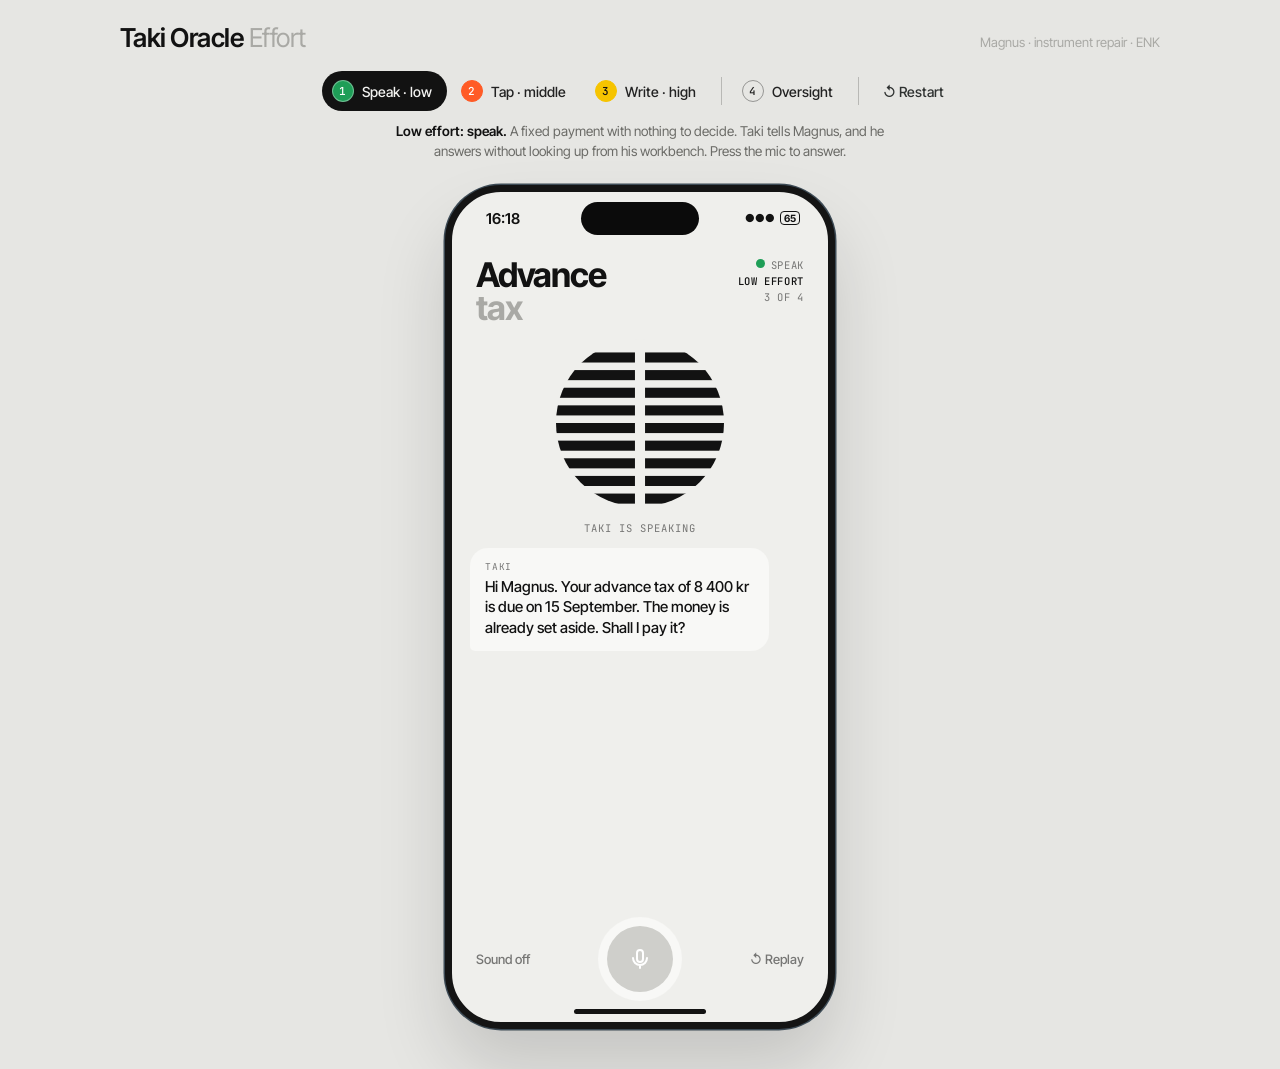
==== Taki_oracle/index.html @ 4157fe50 "change button home" ====
<!doctype html>
<html lang="en">
<head>
<meta charset="utf-8">
<meta name="viewport" content="width=device-width, initial-scale=1">
<title>Taki Oracle – Effort prototype</title>
<link rel="preconnect" href="https://fonts.googleapis.com">
<link href="https://fonts.googleapis.com/css2?family=Inter+Tight:wght@400;500;600;700;800&family=JetBrains+Mono:wght@400;500&display=swap" rel="stylesheet">
<style>
:root{
  --bg:#e6e6e3;        /* page: quiet light grey */
  --screen:#efefec;    /* phone screen */
  --card:#f8f8f6;
  --speak:#1e9e57;     /* strong accents, used sparingly */
  --tap:#ff5b26;
  --write:#f6c400;
  --grey-t:#a9a9a5;    /* grey headline line */
  --ink:#121212;
  --soft:rgba(18,18,18,.55);
  --line:rgba(18,18,18,.14);
  --green:var(--speak);
  --green-d:#62806a;
  --orange:var(--tap);
  --orange-l:#e2b29c;
  --paper:#f8f8f6;
  --paper-d:#e4e4e0;
  --grey:var(--screen);
  --grey-d:#959995;
  --mono:"JetBrains Mono",ui-monospace,monospace;
}
*{box-sizing:border-box;margin:0;padding:0}
html,body{min-height:100%}
body{background:var(--bg);color:var(--ink);font-family:"Inter Tight",Inter,system-ui,-apple-system,sans-serif;-webkit-font-smoothing:antialiased;padding:22px 16px 40px;display:flex;flex-direction:column;align-items:center}
button{font:inherit;color:inherit;border:0;background:none;cursor:pointer}

/* ---------- page header + controls ---------- */
.pagehead{width:100%;max-width:1040px;display:flex;justify-content:space-between;align-items:baseline;gap:16px;flex-wrap:wrap;margin-bottom:18px}
.pagehead .title{font-size:26px;letter-spacing:-.02em;font-weight:400;color:var(--grey-t)}
.pagehead .title b{font-weight:600;color:var(--ink)}
.pagehead .meta{font-size:13px;color:var(--grey-t)}
.control{display:flex;gap:4px;flex-wrap:wrap;justify-content:center;margin-bottom:10px}
.control button{display:flex;align-items:center;gap:8px;padding:9px 15px 9px 10px;border-radius:999px;font-size:14px;font-weight:500;color:#222;transition:background .2s,color .2s}
.control button:hover{background:rgba(0,0,0,.08)}
.control button .n{font-family:var(--mono);font-size:11px;width:22px;height:22px;border-radius:50%;display:grid;place-items:center;border:1px solid rgba(0,0,0,.35)}
.control button.on{background:var(--ink);color:#f3f3f1}
.control button[data-go=speak] .n{background:var(--speak);border-color:var(--speak);color:#fff}
.control button[data-go=tap] .n{background:var(--tap);border-color:var(--tap);color:#fff}
.control button[data-go=write] .n{background:var(--write);border-color:var(--write);color:var(--ink)}
.control button.on .n{border-color:rgba(255,255,255,.35)}
.control .sep{width:1px;background:rgba(0,0,0,.2);margin:6px 6px}
.control .reset{color:#2f3231;padding-left:14px}
.caption{max-width:520px;text-align:center;font-size:13.5px;line-height:1.5;color:#6b6b67;min-height:42px;margin-bottom:22px}
.caption b{font-weight:600;color:var(--ink)}

/* ---------- phone ---------- */
.phone{width:390px;max-width:100%;height:844px;border-radius:56px;border:7px solid #141414;box-shadow:0 0 0 1.5px #3c4a55,0 40px 70px rgba(0,0,0,.14);position:relative;overflow:hidden;background:var(--screen)}
.island{position:absolute;left:50%;top:10px;transform:translateX(-50%);width:118px;height:33px;background:#0b0b0b;border-radius:20px;z-index:6}
.status{height:52px;display:flex;align-items:center;justify-content:space-between;padding:0 28px 0 34px;font-weight:600;font-size:15px;position:relative;z-index:5}
.status .icons{display:flex;gap:5px;align-items:center;font-size:11px}
.bat{border:1.5px solid currentColor;border-radius:4px;padding:0 3px;font-size:10px;font-weight:700}
.home{position:absolute;bottom:8px;left:50%;transform:translateX(-50%);width:132px;height:5px;border-radius:3px;background:var(--ink);z-index:10}
.screen{position:absolute;inset:52px 0 0 0;display:none;flex-direction:column;overflow:hidden}
.screen.on{display:flex;animation:fade .35s ease}
@keyframes fade{from{opacity:0;transform:translateY(6px)}to{opacity:1;transform:none}}

h1{font-weight:700;font-size:34px;line-height:.98;letter-spacing:-.035em}
h1 .g{color:var(--grey-t)}
.dot{display:inline-block;width:9px;height:9px;border-radius:50%;margin-right:6px;vertical-align:1px}
.eyebrow{font-family:var(--mono);font-size:10.5px;letter-spacing:.08em;text-transform:uppercase;color:var(--soft)}
.head{padding:14px 24px 0;display:flex;justify-content:space-between;align-items:flex-start;gap:12px}
.head .tag{font-family:var(--mono);font-size:10.5px;letter-spacing:.06em;text-transform:uppercase;text-align:right;line-height:1.5;color:var(--soft)}
.head .tag b{color:var(--ink);font-weight:500}

/* symbols */
.sym{display:block}
.sym svg{display:block;width:100%;height:100%}

/* ---------- 1. SPEAK ---------- */
.orbwrap{display:flex;flex-direction:column;align-items:center;padding:14px 0 4px}
.orb{width:168px;height:168px;transition:transform .3s}
.orb.talk .stripe{animation:wave 1.1s ease-in-out infinite}
.orb.listen{animation:pulse 1s ease-in-out infinite}
@keyframes wave{50%{transform:scaleX(.72)}}
@keyframes pulse{50%{transform:scale(.94)}}
.stripe{transform-box:fill-box;transform-origin:center}
.orbstate{font-family:var(--mono);font-size:10.5px;letter-spacing:.1em;text-transform:uppercase;color:var(--soft);margin-top:14px;height:13px}
.timer{font-family:var(--mono);font-size:12px;color:var(--soft);margin-top:4px}
.transcript{flex:1;padding:10px 18px 0;display:flex;flex-direction:column;gap:8px;overflow:auto}
.bubble{max-width:88%;padding:12px 15px;border-radius:18px;font-size:15px;line-height:1.38;font-weight:500;opacity:0;transform:translateY(6px);transition:all .4s}
.bubble.show{opacity:1;transform:none}
.bubble small{display:block;font-family:var(--mono);font-size:9.5px;letter-spacing:.08em;text-transform:uppercase;margin-bottom:4px;font-weight:400}
.bubble.taki{background:var(--card);border-bottom-left-radius:5px}
.bubble.taki small{color:var(--soft)}
.bubble.me{background:var(--ink);color:#f3f3f1;align-self:flex-end;border-bottom-right-radius:5px}
.bubble.me small{color:rgba(243,243,241,.5)}
.done-card{background:var(--paper);border-radius:18px;padding:12px 14px;display:flex;align-items:center;gap:12px;opacity:0;transition:opacity .4s}
.done-card.show{opacity:1}
.done-card .tick{width:30px;height:30px;border-radius:50%;background:var(--speak);color:#fff;display:grid;place-items:center;font-size:13px;flex:none}
.done-card .a{font-size:14px;font-weight:600}.done-card .b{font-family:var(--mono);font-size:10px;color:var(--soft);margin-top:3px;letter-spacing:.02em}
.speak-foot{padding:12px 22px 30px;display:flex;align-items:center;justify-content:space-between}
.mic{width:66px;height:66px;border-radius:50%;background:var(--speak);color:#fff;box-shadow:0 0 0 9px var(--card);display:grid;place-items:center;transition:transform .15s,opacity .2s}
.mic:active{transform:scale(.95)}
.mic:disabled{background:#cfcfcb;cursor:default}
.ghostbtn{font-size:13px;font-weight:500;color:var(--soft);padding:10px 2px;min-width:76px;text-align:left}
.ghostbtn:last-child{text-align:right}
.ghostbtn.on{color:var(--ink)}

/* ---------- 2. TAP ---------- */
.tap-body{flex:1;overflow:auto;padding:16px 16px 0;display:flex;flex-direction:column;gap:8px}
.tap-body>*{flex:none}
.tile{border-radius:20px;padding:16px}
.tile.light{background:var(--paper)}
.tile.orange{background:var(--orange)}
.row{display:flex;justify-content:space-between;font-size:14px;padding:4px 0;font-weight:500}
.row span:first-child{color:var(--soft);font-weight:400}
.row.total{border-top:1px solid var(--line);margin-top:8px;padding-top:12px}
.row.total span{font-size:22px;font-weight:700;letter-spacing:-.02em;color:var(--ink)}
.flaghead{display:flex;justify-content:space-between;align-items:flex-start;gap:12px}
.flaghead .sym{width:58px;height:58px;flex:none}
.flag-t{font-size:20px;font-weight:700;letter-spacing:-.02em;line-height:1.05}
.flag-p{font-size:13.5px;line-height:1.4;margin-top:8px;color:rgba(18,18,18,.75)}
.amount{font-family:var(--mono);font-size:12px;margin-top:6px}
.seg{display:grid;grid-template-columns:1fr 1fr;gap:6px;margin-top:14px}
.seg button{background:rgba(255,255,255,.28);border-radius:14px;padding:13px;font-weight:600;font-size:14px;transition:all .15s}
.seg button.sel{background:var(--ink);color:#f3f3f1}
.tap-foot{padding:10px 16px 30px}
.primary{width:100%;background:var(--ink);color:#f3f3f1;border-radius:999px;padding:17px;font-size:15px;font-weight:600;display:flex;justify-content:center;gap:10px;transition:opacity .2s}
.primary:disabled{background:#d3d3cf;color:#9a9a96;cursor:default}
.hint{font-family:var(--mono);font-size:10.5px;letter-spacing:.04em;color:var(--soft);text-align:center;margin-bottom:10px;min-height:14px}
.success{position:absolute;inset:0;background:var(--grey);display:none;flex-direction:column;justify-content:center;padding:30px;gap:14px;z-index:4}
.success.on{display:flex;animation:fade .35s}
.success .sym{width:120px;height:120px;margin-bottom:10px}
.success p{color:rgba(18,18,18,.75);font-size:15px;line-height:1.45;max-width:290px}

/* ---------- 3. WRITE ---------- */
.write-body{flex:1;overflow:auto;padding:16px 16px 0;display:flex;flex-direction:column;gap:8px}
.write-body>*{flex:none}
.lookback{background:var(--card);border-radius:20px;padding:16px}

.lookback .v{font-size:34px;font-weight:700;letter-spacing:-.03em;margin:8px 0 2px}
.lookback .d{font-size:13px;color:var(--soft)}
.bars{display:flex;align-items:flex-end;gap:5px;height:48px;margin-top:14px}
.bars div{flex:1;background:#dcdcd8;border-radius:2px}
.bars div.hi{background:var(--ink)}
.bars-l{display:flex;justify-content:space-between;font-family:var(--mono);font-size:9.5px;color:var(--grey-t);margin-top:5px}
.question{font-size:24px;font-weight:700;line-height:1.05;letter-spacing:-.025em;padding:12px 4px 6px}
.question span{color:var(--soft)}
.ta{background:var(--card);border-radius:20px;padding:14px 16px;border:1.5px solid transparent;transition:border-color .2s}
.ta:focus-within{border-color:var(--ink)}
.ta textarea{width:100%;border:0;background:none;resize:none;font:inherit;font-size:15px;font-weight:500;line-height:1.42;color:var(--ink);outline:none;min-height:92px}
.ta textarea::placeholder{color:rgba(18,18,18,.35)}
.ta .meta{display:flex;justify-content:space-between;align-items:center;gap:10px;font-family:var(--mono);font-size:10px;color:var(--soft);letter-spacing:.02em}
.ta .meta button{font-family:"Inter Tight",sans-serif;font-size:13px;font-weight:600;color:var(--ink);white-space:nowrap;text-decoration:underline;text-underline-offset:3px}
.answer{display:none;flex-direction:column;gap:8px}
.answer.on{display:flex;animation:fade .4s}
.suggest{background:var(--write);border-radius:20px;padding:16px;font-size:14.5px;line-height:1.42;font-weight:500}
.suggest .num{font-size:34px;font-weight:700;letter-spacing:-.03em;margin:6px 0 6px}
.diary{display:flex;gap:12px;align-items:center;background:var(--card);border-radius:20px;padding:12px 14px;font-size:13px;line-height:1.4}
.diary .sym{width:38px;height:38px;flex:none}
.write-foot{padding:10px 16px 30px}

/* ---------- 4. OVERSIGHT ---------- */
.ov-body{flex:1;overflow:auto;padding:14px 14px 34px;display:flex;flex-direction:column;gap:8px}
.ov-body>*{flex:none}
.ov-head{padding:0 8px 6px}
.ov-head p{font-size:13.5px;line-height:1.4;margin-top:8px;color:rgba(18,18,18,.7);font-weight:500}
.meter{background:var(--card);border-radius:20px;padding:13px 14px}
.meter .lab{display:flex;justify-content:space-between;margin-bottom:9px}
.meter .lab b{font-family:var(--mono);font-size:11px;font-weight:500}
.meter .bar{display:flex;height:12px;border-radius:6px;overflow:hidden;background:var(--paper-d);gap:2px}
.meter .bar div{transition:width .35s}
.meter .legend{display:flex;gap:14px;font-size:12px;font-weight:500;margin-top:9px;color:var(--soft)}
.meter .legend span{display:flex;align-items:center;gap:5px}
.meter .legend i{width:9px;height:9px;border-radius:50%;display:block}
.zone{border-radius:22px;padding:12px 12px 12px 18px;border:2px solid transparent;position:relative;overflow:hidden;background:var(--card)!important;transition:border-color .15s,transform .15s}
.zone.speak{background:var(--green)}
.zone.tap{background:var(--orange)}
.zone.write{background:var(--paper)}
.zone::before{content:'';position:absolute;left:0;top:0;bottom:0;width:7px}
.zone.speak::before{background:var(--speak)}.zone.tap::before{background:var(--tap)}.zone.write::before{background:var(--write)}
.zone.over{border-color:var(--ink);transform:scale(1.012)}
.zh{display:flex;align-items:center;gap:10px;margin-bottom:10px;padding:2px 2px 0}
.zh .sym{width:34px;height:34px;flex:none}
.zh .zt{flex:1}
.zh .zt b{display:block;font-size:17px;font-weight:700;letter-spacing:-.02em;line-height:1.05}
.zh .zt span{font-size:12px;color:var(--soft);font-weight:500}
.zh .count{font-family:var(--mono);font-size:10.5px;color:rgba(18,18,18,.6)}
.list{display:flex;flex-direction:column;gap:5px;min-height:20px}
.empty{font-family:var(--mono);font-size:10.5px;color:rgba(18,18,18,.55);text-align:center;padding:14px;border:1.5px dashed rgba(18,18,18,.25);border-radius:14px}
.task{background:var(--screen);border-radius:14px;padding:10px 12px;display:flex;align-items:center;gap:10px;cursor:grab;touch-action:none;user-select:none}

.task .grip{width:10px;height:16px;flex:none;background:radial-gradient(circle,rgba(18,18,18,.4) 1.2px,transparent 1.4px) 0 0/5px 5px}
.task .tt{flex:1;min-width:0}
.task .tn{font-size:13.5px;font-weight:600;line-height:1.25;letter-spacing:-.005em}
.task .td{font-family:var(--mono);font-size:9.5px;color:rgba(18,18,18,.55);margin-top:3px;letter-spacing:.02em}
.task .td b{color:var(--ink);font-weight:500}
.task .ok{font-family:var(--mono);font-size:9.5px;letter-spacing:.04em;text-transform:uppercase;flex:none;color:rgba(18,18,18,.6)}
.task.dragging{opacity:.25}
.drag-ghost{position:fixed;pointer-events:none;z-index:999;box-shadow:0 16px 36px rgba(0,0,0,.18);transform:rotate(-1.5deg);background:#fff!important}
.toast{position:absolute;left:14px;right:14px;bottom:26px;background:var(--ink);color:#f3f3f1;border-radius:18px;padding:13px 15px;font-size:13.5px;font-weight:500;line-height:1.35;opacity:0;transform:translateY(10px);transition:all .3s;pointer-events:none;z-index:20}
.toast.on{opacity:1;transform:none}

@media (max-width:440px){
  body{padding:12px 0 20px}
  .pagehead{padding:0 16px}
  .phone{border-radius:0;border-width:0;height:calc(100vh - 170px);min-height:680px}
}
</style>
</head>
<body>

<header class="pagehead">
  <div class="title"><b>Taki Oracle</b> Effort</div>
  <div class="meta">Magnus · instrument repair · ENK</div>
</header>

<nav class="control" aria-label="Prototype controls">
  <button data-go="speak" class="on"><span class="n">1</span>Speak · low</button>
  <button data-go="tap"><span class="n">2</span>Tap · middle</button>
  <button data-go="write"><span class="n">3</span>Write · high</button>
  <span class="sep"></span>
  <button data-go="oversight"><span class="n">4</span>Oversight</button>
  <span class="sep"></span>
  <button class="reset" id="restart" title="Restart this scenario (R)">↺ Restart</button>
</nav>
<p class="caption" id="caption"></p>

<div class="phone" id="phone">
  <div class="island"></div>
  <div class="status"><span>16:18</span><span class="icons">●●● <span class="bat">65</span></span></div>

  <!-- ============ 1. SPEAK ============ -->
  <section class="screen on" id="speak">
    <div class="head">
      <h1>Advance<br><span class="g">tax</span></h1>
      <div class="tag"><span class="dot" style="background:var(--speak)"></span>Speak<br><b>Low effort</b><br>3 of 4</div>
    </div>
    <div class="orbwrap">
      <div class="orb sym" id="orb" data-sym="speak"></div>
      <div class="orbstate" id="orbstate">Taki</div>
    </div>
    <div class="transcript" id="transcript">
      <div class="bubble taki" id="b1"><small>Taki</small>Hi Magnus. Your advance tax of 8 400 kr is due on 15 September. The money is already set aside. Shall I pay it?</div>
      <div class="bubble me" id="b2"><small>Magnus · while repairing a violin</small>Yes, go ahead.</div>
      <div class="bubble taki" id="b3"><small>Taki</small>Done. That's 3 of 4 this year. I'll remind you before the last one in December.</div>
      <div class="done-card" id="b4"><div class="tick">✓</div><div><div class="a">Advance tax paid · 8 400 kr</div><div class="b">15 SEP · TAX ACCOUNT · SKATTEETATEN</div></div></div>
    </div>
    <div class="speak-foot">
      <button class="ghostbtn" id="soundbtn">Sound off</button>
      <button class="mic" id="mic" aria-label="Answer by voice" disabled>
        <svg width="24" height="24" viewBox="0 0 24 24" fill="none" stroke="currentColor" stroke-width="2" stroke-linecap="round"><rect x="9" y="3" width="6" height="12" rx="3"/><path d="M5 11a7 7 0 0 0 14 0M12 18v3"/></svg>
      </button>
      <button class="ghostbtn" id="speakreplay">↺ Replay</button>
    </div>
  </section>

  <!-- ============ 2. TAP ============ -->
  <section class="screen" id="tap">
    <div class="head">
      <h1>VAT<br><span class="g">return</span></h1>
      <div class="tag"><span class="dot" style="background:var(--tap)"></span>Tap<br><b>Middle effort</b><br>Due today</div>
    </div>
    <div class="tap-body">
      <p class="eyebrow" style="padding:0 8px 4px">July–August · prepared by Taki</p>
      <div class="tile light">
        <div class="row"><span>VAT on your sales</span><span>11 650 kr</span></div>
        <div class="row"><span>VAT on your purchases</span><span>− 5 400 kr</span></div>
        <div class="row"><span>Receipts checked by Taki</span><span>23 of 24</span></div>
        <div class="row total"><span>To pay</span><span id="vattotal">6 250 kr</span></div>
      </div>
      <div class="tile orange">
        <div class="flaghead">
          <div>
            <div class="eyebrow" style="color:rgba(18,18,18,.6)">1 needs you</div>
            <div class="flag-t" style="margin-top:6px">Musikkhuset<br>Bergen</div>
            <div class="amount">4 800 KR · 3 OCT</div>
          </div>
          <div class="sym" data-sym="tap"></div>
        </div>
        <p class="flag-p">This receipt is larger than usual and includes a gift card. Is it for the business, or private?</p>
        <div class="seg">
          <button data-pick="business">Business</button>
          <button data-pick="private">Private</button>
        </div>
      </div>
    </div>
    <div class="tap-foot">
      <div class="hint" id="taphint">ANSWER THE QUESTION TO APPROVE</div>
      <button class="primary" id="approve" disabled>Approve and pay <span id="approveamt">6 250 kr</span> →</button>
    </div>
    <div class="success" id="tapsuccess">
      <div class="sym" data-sym="tap"></div>
      <h1>Sent to<br><span class="g">Skatteetaten</span></h1>
      <p id="tapsuccesstxt"></p>
    </div>
  </section>

  <!-- ============ 3. WRITE ============ -->
  <section class="screen" id="write">
    <div class="head">
      <h1>Next<br><span class="g">year</span></h1>
      <div class="tag"><span class="dot" style="background:var(--write)"></span>Write<br><b>High effort</b><br>Once a year</div>
    </div>
    <div class="write-body" id="writebody">
      <div class="lookback">
        <div class="eyebrow">Looking back · 2026</div>
        <div class="v">≈ 310 000 kr</div>
        <div class="d">Profit this year. Best month: September.</div>
        <div class="bars">
          <div style="height:38%"></div><div style="height:30%"></div><div style="height:44%"></div><div style="height:52%"></div><div style="height:48%"></div><div style="height:40%"></div><div style="height:22%"></div><div style="height:66%"></div><div class="hi" style="height:100%"></div><div style="height:70%"></div><div style="height:58%"></div><div style="height:62%"></div>
        </div>
        <div class="bars-l"><span>JAN</span><span>JUN</span><span>DEC</span></div>
      </div>
      <p class="question">Looking ahead: what do you expect to earn next year, <span>and why?</span></p>
      <div class="ta" id="tabox">
        <textarea id="ta" placeholder="Write in your own words…"></textarea>
        <div class="meta"><span>FOR YOUR TAX DEDUCTION CARD</span><button id="example">Use example</button></div>
      </div>
      <div class="answer" id="answer">
        <div class="suggest">
          <div class="eyebrow" style="color:rgba(18,18,18,.6)">Taki suggests</div>
          <div class="num">340 000 kr</div>
          A bit higher than this year because of the Kulturskole deal, minus 4 weeks of summer holiday. Your advance tax will be about <b>34 000 kr</b> per payment.
        </div>
        <div class="diary"><div class="sym" data-sym="write"></div><span><b>Saved to your decision diary.</b> Next October, Taki Wrapped shows what you expected, and what really happened.</span></div>
      </div>
    </div>
    <div class="write-foot">
      <button class="primary" id="sendwrite" disabled>Share my thinking →</button>
    </div>
  </section>

  <!-- ============ 4. OVERSIGHT ============ -->
  <section class="screen" id="oversight">
    <div class="ov-body" id="ovbody">
      <div class="ov-head">
        <h1>Over<span class="g">sight</span></h1>
        <p>Everything Taki has done for you this year. Drag a task to choose how you want to be involved next time.</p>
      </div>
      <div class="meter">
        <div class="lab"><span class="eyebrow">Your involvement</span><b id="minutes">≈ 0 min / month</b></div>
        <div class="bar"><div id="m-speak" style="background:var(--green)"></div><div id="m-tap" style="background:var(--orange)"></div><div id="m-write" style="background:var(--ink)"></div></div>
        <div class="legend"><span><i style="background:var(--green)"></i>Speak</span><span><i style="background:var(--orange)"></i>Tap</span><span><i style="background:var(--ink)"></i>Write</span></div>
      </div>
      <div class="zone speak" data-zone="speak">
        <div class="zh"><div class="sym" data-sym="speak"></div><div class="zt"><b>Speak</b><span>Taki tells you. You just say yes.</span></div><span class="count"></span></div>
        <div class="list"></div>
      </div>
      <div class="zone tap" data-zone="tap">
        <div class="zh"><div class="sym" data-sym="tap"></div><div class="zt"><b>Tap</b><span>You look and check before approving.</span></div><span class="count"></span></div>
        <div class="list"></div>
      </div>
      <div class="zone write" data-zone="write">
        <div class="zh"><div class="sym" data-sym="write"></div><div class="zt"><b>Write</b><span>You think it through and explain why.</span></div><span class="count"></span></div>
        <div class="list"></div>
      </div>
    </div>
    <div class="toast" id="toast"></div>
  </section>

  <div class="home"></div>
</div>

<script>
/* ---------------- symbols: stripes = speak, dots = tap, squares = write ---------------- */
function symbol(kind){
  const r = 50, c = `<clipPath id="c${kind}${Math.random().toString(36).slice(2,6)}"><circle cx="50" cy="50" r="${r}"/></clipPath>`;
  const id = c.match(/id="([^"]+)"/)[1];
  let inner = '';
  if(kind==='speak'){
    // speaker grille: horizontal stripes with a vertical gap
    for(let y=8;y<96;y+=10.5) inner += `<rect class="stripe" x="0" y="${y}" width="100" height="6" fill="#121212"/>`;
    inner += `<rect x="47" y="0" width="6" height="100" fill="var(--screen)"/>`;
    return `<svg viewBox="0 0 100 100"><defs>${c}</defs><g clip-path="url(#${id})">${inner}</g></svg>`;
  }
  if(kind==='tap'){
    for(let y=10;y<=90;y+=13.3) for(let x=10;x<=90;x+=13.3){
      if((x-50)**2+(y-50)**2 <= 44**2) inner += `<circle cx="${x}" cy="${y}" r="4.3" fill="#121212"/>`;
    }
    return `<svg viewBox="0 0 100 100">${inner}</svg>`;
  }
  // write: checkered squares inside a circle
  for(let y=4;y<100;y+=12) for(let x=4;x<100;x+=12){
    if((x+4-50)**2+(y+4-50)**2 <= 46**2) inner += `<rect x="${x}" y="${y}" width="7.5" height="7.5" fill="#121212"/>`;
  }
  return `<svg viewBox="0 0 100 100">${inner}</svg>`;
}
function paintSymbols(root=document){ root.querySelectorAll('[data-sym]').forEach(el=>{ el.innerHTML = symbol(el.dataset.sym); }); }
paintSymbols();

/* ---------------- navigation ---------------- */
const BG = {speak:'var(--screen)', tap:'var(--screen)', write:'var(--screen)', oversight:'var(--screen)'};
const captions = {
  speak:'<b>Low effort: speak.</b> A fixed payment with nothing to decide. Taki tells Magnus, and he answers without looking up from his workbench. Press the mic to answer.',
  tap:'<b>Middle effort: tap.</b> Taki prepares the VAT return, but Magnus looks at the screen and checks one unusual receipt before approving.',
  write:'<b>High effort: write.</b> Only Magnus can answer this. He looks back at his year and writes what he expects next year, and why.',
  oversight:'<b>Oversight.</b> Every task Taki has done. Drag a task between Speak, Tap and Write to decide how involved you want to be next time.'
};
const screens = ['speak','tap','write','oversight'];
let current = 'speak';
function go(id){
  current = id;
  document.querySelectorAll('.screen').forEach(s=>s.classList.toggle('on', s.id===id));
  document.querySelectorAll('.control [data-go]').forEach(b=>b.classList.toggle('on', b.dataset.go===id));
  document.getElementById('phone').style.background = BG[id];
  document.getElementById('caption').innerHTML = captions[id];
  try{ history.replaceState(null,'','#'+id) }catch(e){}
  if(id==='speak') startSpeak(); else stopSpeak();
}
document.querySelectorAll('.control [data-go]').forEach(b=>b.addEventListener('click',()=>go(b.dataset.go)));
document.getElementById('restart').addEventListener('click',()=>restart());
document.addEventListener('keydown',e=>{
  if(e.target.tagName==='TEXTAREA') return;
  if(['1','2','3','4'].includes(e.key)) go(screens[+e.key-1]);
  if(e.key==='ArrowRight') go(screens[(screens.indexOf(current)+1)%4]);
  if(e.key==='ArrowLeft') go(screens[(screens.indexOf(current)+3)%4]);
  if(e.key==='r'||e.key==='R') restart();
});
function restart(){
  if(current==='speak') startSpeak();
  if(current==='tap') resetTap();
  if(current==='write') resetWrite();
  if(current==='oversight'){ placeTasks(true); toast('Reset to Taki’s suggestion.'); }
}

/* ---------------- 1. SPEAK ---------------- */
const orb = document.getElementById('orb'), orbstate = document.getElementById('orbstate'), mic = document.getElementById('mic');
let timers = [], soundOn = false;
const say = txt=>{ if(!soundOn||!('speechSynthesis' in window)) return; try{ speechSynthesis.cancel(); const u=new SpeechSynthesisUtterance(txt); u.lang='en-GB'; u.rate=1.02; speechSynthesis.speak(u);}catch(e){} };
function stopSpeak(){ timers.forEach(clearTimeout); timers=[]; try{speechSynthesis.cancel()}catch(e){} }
function setOrb(state,label){ orb.className='orb sym'+(state?' '+state:''); orbstate.textContent=label; }
function startSpeak(){
  stopSpeak();
  ['b1','b2','b3','b4'].forEach(id=>document.getElementById(id).classList.remove('show'));
  mic.disabled = true; setOrb('', 'Taki');
  timers.push(setTimeout(()=>{ setOrb('talk','Taki is speaking'); document.getElementById('b1').classList.add('show'); say("Hi Magnus. Your advance tax of eight thousand four hundred kroner is due on the fifteenth of September. The money is already set aside. Shall I pay it?"); },600));
  timers.push(setTimeout(()=>{ setOrb('', 'Tap the mic to answer'); mic.disabled=false; },4200));
}
mic.addEventListener('click',()=>{
  mic.disabled = true;
  setOrb('listen','Listening…');
  timers.push(setTimeout(()=>{ document.getElementById('b2').classList.add('show'); },700));
  timers.push(setTimeout(()=>{ setOrb('talk','Taki is speaking'); document.getElementById('b3').classList.add('show'); say("Done. That's three of four this year. I'll remind you before the last one in December."); },1700));
  timers.push(setTimeout(()=>{ document.getElementById('b4').classList.add('show'); setOrb('', 'Done · 0 sec screen time'); const t=document.getElementById('transcript'); t.scrollTo({top:t.scrollHeight,behavior:'smooth'}); },4300));
});
document.getElementById('speakreplay').addEventListener('click',startSpeak);
document.getElementById('soundbtn').addEventListener('click',e=>{
  soundOn=!soundOn; e.currentTarget.classList.toggle('on',soundOn);
  e.currentTarget.textContent = soundOn ? 'Sound on' : 'Sound off';
  if(!soundOn) try{speechSynthesis.cancel()}catch(err){}
});

/* ---------------- 2. TAP ---------------- */
document.querySelectorAll('[data-pick]').forEach(b=>b.addEventListener('click',()=>{
  const pick = b.dataset.pick;
  document.querySelectorAll('[data-pick]').forEach(x=>x.classList.toggle('sel',x===b));
  const amt = pick==='business' ? '6 250 kr' : '7 210 kr';
  document.getElementById('vattotal').textContent = amt;
  document.getElementById('approveamt').textContent = amt;
  document.getElementById('taphint').textContent = pick==='business' ? 'COUNTED AS A BUSINESS PURCHASE' : 'REMOVED FROM THE BUSINESS · VAT UPDATED';
  document.getElementById('approve').disabled = false;
}));
document.getElementById('approve').addEventListener('click',()=>{
  const amt = document.getElementById('approveamt').textContent;
  document.getElementById('tapsuccesstxt').innerHTML = `VAT return for July–August submitted and <b>${amt}</b> paid. You checked 1 of 24 receipts. Taki handled the other 23.`;
  document.getElementById('tapsuccess').classList.add('on');
});
function resetTap(){
  document.querySelectorAll('[data-pick]').forEach(x=>x.classList.remove('sel'));
  document.getElementById('vattotal').textContent='6 250 kr'; document.getElementById('approveamt').textContent='6 250 kr';
  document.getElementById('taphint').textContent='ANSWER THE QUESTION TO APPROVE';
  document.getElementById('approve').disabled=true; document.getElementById('tapsuccess').classList.remove('on');
}

/* ---------------- 3. WRITE ---------------- */
const ta = document.getElementById('ta'), sendw = document.getElementById('sendwrite');
let typing;
ta.addEventListener('input',()=>{ sendw.disabled = ta.value.trim().length < 10; });
document.getElementById('example').addEventListener('click',()=>{
  if(ta.readOnly) return;
  const txt = "A bit more than this year. Bergen Kulturskole wants me to take care of all their string instruments from January. But I'm taking 4 weeks off in the summer.";
  clearInterval(typing); ta.value=''; let i=0; sendw.disabled=true;
  typing = setInterval(()=>{ ta.value = txt.slice(0,++i); if(i>=txt.length){ clearInterval(typing); sendw.disabled=false; } },18);
});
sendw.addEventListener('click',()=>{
  if(sendw.dataset.state==='done'){ resetWrite(); return; }
  ta.readOnly = true;
  document.getElementById('tabox').style.opacity='.6';
  document.getElementById('answer').classList.add('on');
  sendw.textContent = 'Saved · write again ↺'; sendw.dataset.state='done';
  setTimeout(()=>{ const wb=document.getElementById('writebody'); wb.scrollTo({top:wb.scrollHeight,behavior:'smooth'}); },60);
});
function resetWrite(){
  clearInterval(typing);
  ta.value=''; ta.readOnly=false; document.getElementById('tabox').style.opacity='';
  document.getElementById('answer').classList.remove('on');
  sendw.textContent='Share my thinking →'; sendw.disabled=true; delete sendw.dataset.state;
  document.getElementById('writebody').scrollTop=0;
}

/* ---------------- 4. OVERSIGHT ---------------- */
// Tasks from Skatteetaten's list for a new sole proprietorship (ENK). "zone" = Taki's suggested effort.
const TASKS = [
  {id:'advtax3', name:'Advance tax paid · 8 400 kr', date:'15 SEP · PAYMENT 3 OF 4', zone:'speak'},
  {id:'advtax2', name:'Advance tax paid · 8 400 kr', date:'15 JUN · PAYMENT 2 OF 4', zone:'speak'},
  {id:'receipts', name:'142 receipts saved for 5 years', date:'ONGOING · BOOKKEEPING', zone:'speak'},
  {id:'setaside', name:'40% of profit set aside for tax', date:'MONTHLY · TAX ACCOUNT', zone:'speak'},
  {id:'mypage', name:'Deadlines checked on My page', date:'WEEKLY · SKATTEETATEN', zone:'speak'},
  {id:'vat4', name:'VAT return Jul–Aug · 6 250 kr', date:'12 OCT · 1 RECEIPT CHECKED', zone:'tap'},
  {id:'vat3', name:'VAT return May–Jun · 5 120 kr', date:'31 AUG', zone:'tap'},
  {id:'invoice', name:'Invoice to Bergen Kulturskole', date:'2 OCT · 12 VIOLIN SETUPS', zone:'tap'},
  {id:'bigpay', name:'14 200 kr paid electronically', date:'18 SEP · OVER 10 000 KR LIMIT', zone:'tap'},
  {id:'profit', name:'Expected profit for 2027 updated', date:'OCT · TAX DEDUCTION CARD', zone:'write'},
  {id:'taxreturn', name:'Tax return 2025 submitted', date:'28 MAY · DEADLINE 31 MAY', zone:'write'},
  {id:'tool', name:'Bending iron bought · 34 000 kr', date:'MAR · DEPRECIATED OVER YEARS', zone:'write'},
  {id:'nav', name:'NAV sickness insurance chosen', date:'FEB · COVER FROM DAY 1', zone:'write'},
];
const COST = {speak:1, tap:4, write:12}; // rough minutes of attention per task per month
const KEY = 'taki-oversight-v1';
let placement = {};
function loadSaved(){ try{ return JSON.parse(localStorage.getItem(KEY)||'null') }catch(e){ return null } }
function save(){ try{ localStorage.setItem(KEY, JSON.stringify(placement)) }catch(e){} }
function placeTasks(reset){
  const saved = reset ? null : loadSaved();
  placement = {}; TASKS.forEach(t=>placement[t.id] = (saved && saved[t.id]) || t.zone);
  if(reset) save();
  render();
}
function render(){
  document.querySelectorAll('.zone .list').forEach(l=>l.innerHTML='');
  TASKS.forEach(t=>{
    const el = document.createElement('div');
    el.className='task'; el.dataset.id=t.id;
    const moved = placement[t.id]!==t.zone;
    el.innerHTML = `<span class="grip"></span><div class="tt"><div class="tn">${t.name}</div><div class="td">${t.date}${moved?' · <b>YOUR CHOICE</b>':''}</div></div><span class="ok">✓ Done</span>`;
    document.querySelector(`.zone[data-zone="${placement[t.id]}"] .list`).appendChild(el);
    attachDrag(el);
  });
  let mins = 0; const n = {speak:0,tap:0,write:0};
  Object.values(placement).forEach(z=>{ n[z]++; mins+=COST[z]; });
  document.querySelectorAll('.zone').forEach(z=>{
    const k=z.dataset.zone; z.querySelector('.count').textContent = n[k];
    if(!n[k]) z.querySelector('.list').innerHTML='<div class="empty">DROP A TASK HERE</div>';
  });
  ['speak','tap','write'].forEach(k=>document.getElementById('m-'+k).style.width=(n[k]/TASKS.length*100)+'%');
  document.getElementById('minutes').textContent = '≈ '+mins+' MIN / MONTH';
}
let toastT;
function toast(msg){ const t=document.getElementById('toast'); t.innerHTML=msg; t.classList.add('on'); clearTimeout(toastT); toastT=setTimeout(()=>t.classList.remove('on'),2600); }
const ZONE_MSG = {
  speak:'Next time, Taki will just <b>tell you</b>.',
  tap:'Next time, Taki will ask you to <b>check it</b>.',
  write:'Next time, Taki will ask you to <b>explain why</b>.'
};

/* pointer-based drag: works with mouse, trackpad and touch */
function attachDrag(el){
  el.addEventListener('pointerdown',e=>{
    if(e.button!==0) return;
    e.preventDefault();
    const rect = el.getBoundingClientRect();
    const offX = e.clientX-rect.left, offY = e.clientY-rect.top, sx=e.clientX, sy=e.clientY;
    const body = document.getElementById('ovbody');
    let ghost=null, overZone=null, started=false, lastY=sy, scrollRAF=null;
    const autoScroll = ()=>{
      const br = body.getBoundingClientRect();
      if(lastY < br.top+70) body.scrollTop -= 7; else if(lastY > br.bottom-70) body.scrollTop += 7;
      scrollRAF = requestAnimationFrame(autoScroll);
    };
    const move = ev=>{
      if(!started){
        if(Math.hypot(ev.clientX-sx, ev.clientY-sy)<4) return;
        started=true;
        ghost = el.cloneNode(true); ghost.classList.add('drag-ghost'); ghost.style.width=rect.width+'px';
        document.body.appendChild(ghost); el.classList.add('dragging');
        scrollRAF = requestAnimationFrame(autoScroll);
      }
      lastY = ev.clientY;
      ghost.style.left=(ev.clientX-offX)+'px'; ghost.style.top=(ev.clientY-offY)+'px';
      const under = document.elementFromPoint(ev.clientX, ev.clientY);
      const z = under && under.closest('.zone');
      if(z!==overZone){ overZone && overZone.classList.remove('over'); overZone=z; z && z.classList.add('over'); }
    };
    const up = ()=>{
      window.removeEventListener('pointermove',move); window.removeEventListener('pointerup',up); window.removeEventListener('pointercancel',up);
      cancelAnimationFrame(scrollRAF);
      if(!started) return;
      ghost.remove(); el.classList.remove('dragging');
      if(overZone){
        overZone.classList.remove('over');
        const to = overZone.dataset.zone, id = el.dataset.id;
        if(placement[id]!==to){ placement[id]=to; save(); render(); toast(ZONE_MSG[to]); }
      }
    };
    window.addEventListener('pointermove',move); window.addEventListener('pointerup',up); window.addEventListener('pointercancel',up);
  });
}

/* ---------------- start ---------------- */
placeTasks(false);
const startAt = (location.hash||'').slice(1);
go(screens.includes(startAt) ? startAt : 'speak');
</script>
</body>
</html>
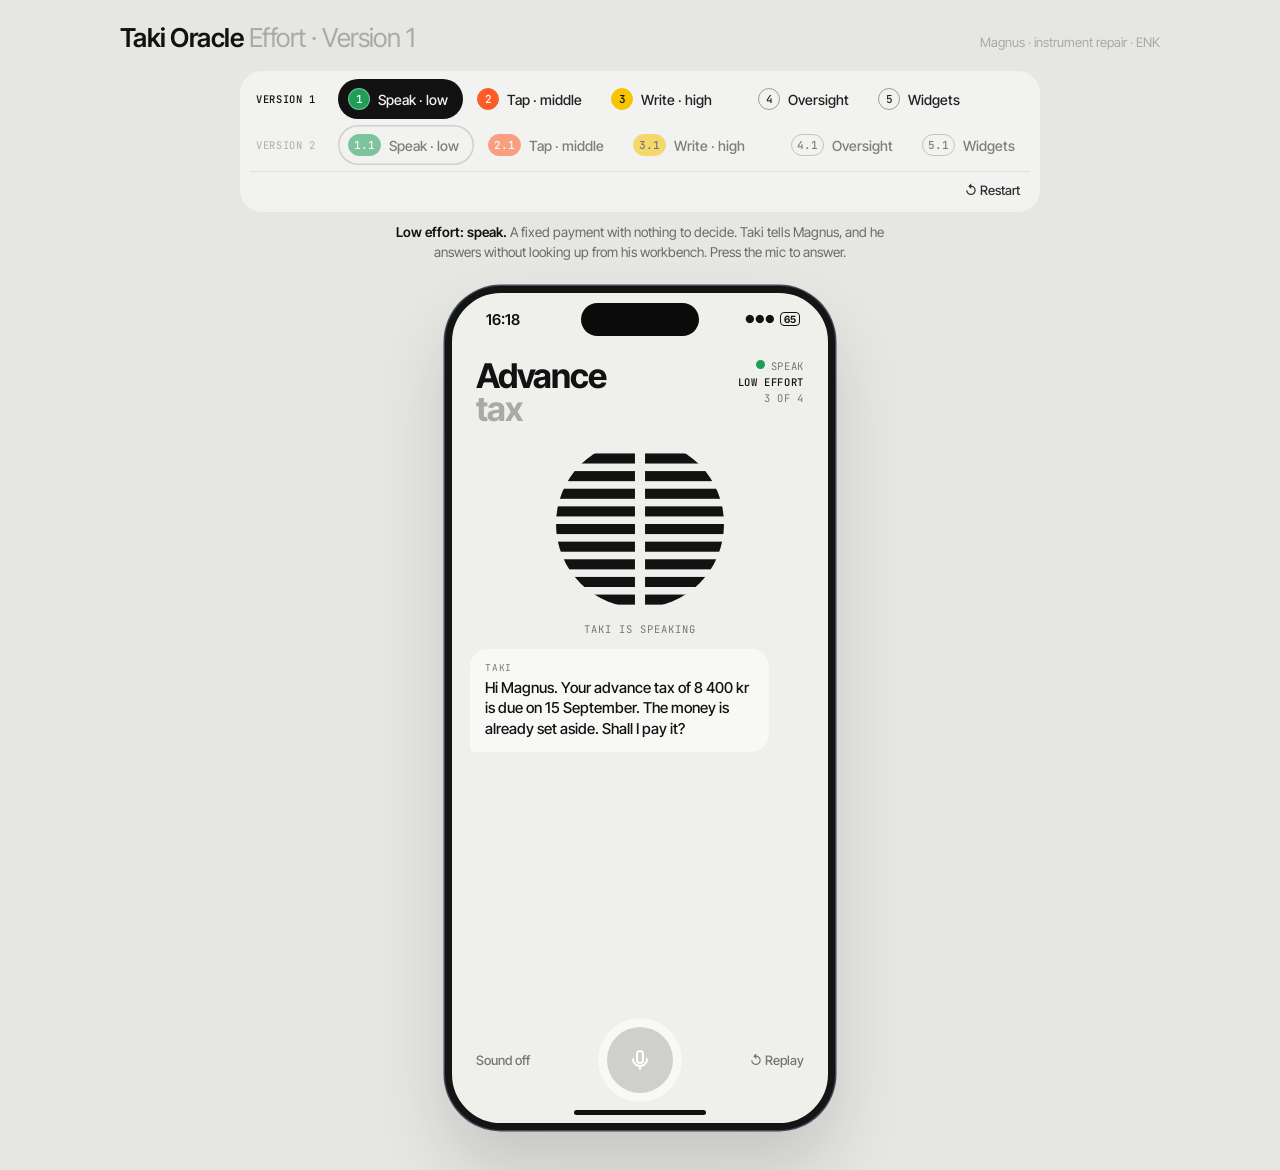
==== commit 5eef7c2c: "change" ====
--- a/Taki_oracle/index.html
+++ b/Taki_oracle/index.html
@@ -52,6 +52,23 @@
 .caption{max-width:520px;text-align:center;font-size:13.5px;line-height:1.5;color:#6b6b67;min-height:42px;margin-bottom:22px}
 .caption b{font-weight:600;color:var(--ink)}
 
+/* ---------- version menu ---------- */
+.control{flex-direction:column;align-items:stretch;gap:6px;background:rgba(255,255,255,.45);border-radius:22px;padding:8px 10px}
+.vrow{display:flex;align-items:center;gap:4px;flex-wrap:wrap;opacity:.55;transition:opacity .2s}
+.vrow.current,.vrow:hover{opacity:1}
+.vname{font-family:var(--mono);font-size:10.5px;letter-spacing:.06em;text-transform:uppercase;color:var(--soft);width:84px;padding-left:6px;flex:none}
+.vrow.current .vname{color:var(--ink);font-weight:500}
+.control a.vlink{display:flex;align-items:center;gap:8px;padding:9px 15px 9px 10px;border-radius:999px;font-size:14px;font-weight:500;color:#222;text-decoration:none;transition:background .2s}
+.control a.vlink:hover{background:rgba(0,0,0,.08)}
+.control .n{min-width:22px;width:auto!important;padding:0 5px;border-radius:999px!important}
+.control a.vlink .n{font-family:var(--mono);font-size:11px;height:22px;display:grid;place-items:center;border:1px solid rgba(0,0,0,.35)}
+.control a.vlink[data-k=speak] .n{background:var(--speak);border-color:var(--speak);color:#fff}
+.control a.vlink[data-k=tap] .n{background:var(--tap);border-color:var(--tap);color:#fff}
+.control a.vlink[data-k=write] .n{background:var(--write);border-color:var(--write);color:var(--ink)}
+.control a.vlink.peer{box-shadow:inset 0 0 0 1.5px rgba(0,0,0,.25)}
+.vtools{display:flex;justify-content:flex-end;border-top:1px solid rgba(0,0,0,.08);padding-top:4px}
+.vtools .reset{font-size:13px;padding:6px 10px;border-radius:999px}
+
 /* ---------- phone ---------- */
 .phone{width:390px;max-width:100%;height:844px;border-radius:56px;border:7px solid #141414;box-shadow:0 0 0 1.5px #3c4a55,0 40px 70px rgba(0,0,0,.14);position:relative;overflow:hidden;background:var(--screen)}
 .island{position:absolute;left:50%;top:10px;transform:translateX(-50%);width:118px;height:33px;background:#0b0b0b;border-radius:20px;z-index:6}
@@ -200,6 +217,64 @@
 .toast{position:absolute;left:14px;right:14px;bottom:26px;background:var(--ink);color:#f3f3f1;border-radius:18px;padding:13px 15px;font-size:13.5px;font-weight:500;line-height:1.35;opacity:0;transform:translateY(10px);transition:all .3s;pointer-events:none;z-index:20}
 .toast.on{opacity:1;transform:none}
 
+
+/* ---------- 5. WIDGETS (home screen) ---------- */
+#widgets{background:var(--screen)}
+#widgets::before,#widgets::after{content:'';position:absolute;border-radius:50%;pointer-events:none}
+#widgets::before{width:520px;height:520px;left:-210px;top:150px;border:44px solid #e5e5e1}
+#widgets::after{width:300px;height:300px;right:-130px;top:-90px;background:#e7e7e3}
+.hs{position:relative;z-index:1;flex:1;padding:12px 22px 0;display:grid;grid-template-columns:156px 156px;column-gap:20px;align-content:start}
+.wg{background:var(--card);border-radius:26px;box-shadow:0 1px 0 rgba(0,0,0,.04),0 10px 24px rgba(0,0,0,.05);position:relative;overflow:hidden;cursor:pointer;transition:transform .15s}
+.wg:active{transform:scale(.98)}
+.wlabel{font-size:11.5px;font-weight:500;text-align:center;color:var(--soft);margin:6px 0 12px}
+.wlabel b{color:var(--ink);font-weight:600}
+.w-s{width:156px;height:156px;padding:14px;display:flex;flex-direction:column}
+.w-m{grid-column:span 2;height:156px;padding:14px;display:flex;gap:12px}
+.w-l{grid-column:span 2;height:300px;padding:16px;display:flex;flex-direction:column}
+.wtop{display:flex;justify-content:space-between;align-items:center}
+.wtop .sym{width:30px;height:30px}
+.wlev{font-family:var(--mono);font-size:9.5px;letter-spacing:.08em;text-transform:uppercase;color:var(--soft);display:flex;align-items:center}
+.wlev .dot{width:7px;height:7px;margin-right:5px}
+/* small: speak */
+.w-s .wt{font-size:17px;font-weight:700;letter-spacing:-.02em;line-height:1.05;margin-top:auto}
+.w-s .wd{font-family:var(--mono);font-size:9.5px;color:var(--soft);margin-top:4px;letter-spacing:.02em}
+.w-s .wact{display:flex;align-items:center;gap:8px;margin-top:10px}
+.wmic{width:34px;height:34px;border-radius:50%;background:var(--speak);color:#fff;display:grid;place-items:center;flex:none}
+.wmic.listen{animation:pulse 1s ease-in-out infinite}
+.w-s .wact span{font-size:12px;font-weight:600}
+/* icons grid */
+.apps{display:grid;grid-template-columns:1fr 1fr;gap:12px 20px;height:156px;align-content:space-between}
+.app{display:flex;flex-direction:column;align-items:center;gap:5px}
+.app i{width:62px;height:62px;border-radius:16px;background:#e2e2de;display:grid;place-items:center;font-style:normal;font-size:20px;color:#8d8d89}
+.app span{font-size:10.5px;color:var(--soft);font-weight:500}
+.app.taki i{background:var(--ink);color:#f3f3f1;font-weight:700;font-size:15px;letter-spacing:-.02em}
+/* medium: tap */
+.w-m .mleft{flex:1;display:flex;flex-direction:column;min-width:0}
+.w-m .mbig{font-size:28px;font-weight:700;letter-spacing:-.03em;margin-top:auto;line-height:1}
+.w-m .msub{font-size:12px;color:var(--soft);margin-top:4px;font-weight:500}
+.w-m .mright{width:150px;flex:none;background:var(--tap);border-radius:18px;padding:11px;display:flex;flex-direction:column}
+.w-m .mright .q{font-size:12.5px;font-weight:600;line-height:1.2}
+.w-m .mright .q small{display:block;font-family:var(--mono);font-size:9px;font-weight:400;letter-spacing:.06em;opacity:.7;margin-bottom:3px}
+.wseg{display:grid;grid-template-columns:1fr 1fr;gap:4px;margin-top:auto}
+.wseg button{background:rgba(255,255,255,.3);border-radius:10px;padding:8px 0;font-size:11.5px;font-weight:600}
+.wseg button:hover{background:rgba(255,255,255,.45)}
+.wdone{margin-top:auto;font-size:12.5px;font-weight:600;display:none}
+.wdone.on{display:block}
+/* large: write */
+.w-l .lq{font-size:22px;font-weight:700;letter-spacing:-.025em;line-height:1.05;margin-top:12px}
+.w-l .lq span{color:var(--grey-t)}
+.w-l .lback{display:flex;align-items:flex-end;justify-content:space-between;gap:14px;margin-top:14px}
+.w-l .lback .k{font-family:var(--mono);font-size:9.5px;color:var(--soft);letter-spacing:.04em}
+.w-l .lback .v{font-size:17px;font-weight:700;letter-spacing:-.02em;margin-top:2px}
+.w-l .mbars{display:flex;align-items:flex-end;gap:3px;height:34px;width:130px}
+.w-l .mbars div{flex:1;background:#dcdcd8;border-radius:1.5px}
+.w-l .mbars div.hi{background:var(--ink)}
+.w-l .lfield{margin-top:auto;display:flex;align-items:center;gap:10px;background:var(--screen);border-radius:18px;padding:12px 12px 12px 15px}
+.w-l .lfield span{flex:1;font-size:14px;color:var(--grey-t);font-weight:500}
+.w-l .lpen{width:38px;height:38px;border-radius:50%;background:var(--write);display:grid;place-items:center;flex:none}
+.w-l .lfoot{font-family:var(--mono);font-size:9.5px;color:var(--soft);margin-top:9px;letter-spacing:.02em}
+.hs-search{position:relative;z-index:1;align-self:center;margin:0 auto 34px;font-size:12px;font-weight:500;color:var(--soft);background:rgba(18,18,18,.06);padding:6px 14px;border-radius:999px}
+
 @media (max-width:440px){
   body{padding:12px 0 20px}
   .pagehead{padding:0 16px}
@@ -210,18 +285,28 @@
 <body>
 
 <header class="pagehead">
-  <div class="title"><b>Taki Oracle</b> Effort</div>
+  <div class="title"><b>Taki Oracle</b> Effort · Version 1</div>
   <div class="meta">Magnus · instrument repair · ENK</div>
 </header>
 
 <nav class="control" aria-label="Prototype controls">
-  <button data-go="speak" class="on"><span class="n">1</span>Speak · low</button>
-  <button data-go="tap"><span class="n">2</span>Tap · middle</button>
-  <button data-go="write"><span class="n">3</span>Write · high</button>
-  <span class="sep"></span>
-  <button data-go="oversight"><span class="n">4</span>Oversight</button>
-  <span class="sep"></span>
-  <button class="reset" id="restart" title="Restart this scenario (R)">↺ Restart</button>
+  <div class="vrow current"><span class="vname">Version 1</span>
+    <button data-go="speak" class="on"><span class="n">1</span>Speak · low</button>
+    <button data-go="tap"><span class="n">2</span>Tap · middle</button>
+    <button data-go="write"><span class="n">3</span>Write · high</button>
+    <span class="sep"></span>
+    <button data-go="oversight"><span class="n">4</span>Oversight</button>
+    <button data-go="widgets"><span class="n">5</span>Widgets</button>
+  </div>
+  <div class="vrow"><span class="vname">Version 2</span>
+    <a class="vlink" data-k="speak" href="v2.html#speak"><span class="n">1.1</span>Speak · low</a>
+    <a class="vlink" data-k="tap" href="v2.html#tap"><span class="n">2.1</span>Tap · middle</a>
+    <a class="vlink" data-k="write" href="v2.html#write"><span class="n">3.1</span>Write · high</a>
+    <span class="sep"></span>
+    <a class="vlink" data-k="oversight" href="v2.html#oversight"><span class="n">4.1</span>Oversight</a>
+    <a class="vlink" data-k="widgets" href="v2.html#widgets"><span class="n">5.1</span>Widgets</a>
+  </div>
+  <div class="vtools"><button class="reset" id="restart" title="Restart this scenario (R)">↺ Restart</button></div>
 </nav>
 <p class="caption" id="caption"></p>
 
@@ -356,6 +441,63 @@
       </div>
     </div>
     <div class="toast" id="toast"></div>
+  </section>
+
+
+  <!-- ============ 5. WIDGETS ============ -->
+  <section class="screen" id="widgets">
+    <div class="hs">
+      <!-- small: speak -->
+      <div>
+        <div class="wg w-s" data-open="speak" id="wSpeak">
+          <div class="wtop"><div class="sym" data-sym="speak"></div><span class="wlev"><span class="dot" style="background:var(--speak)"></span>Low</span></div>
+          <div class="wt">Advance tax</div>
+          <div class="wd">8 400 KR · 15 SEP</div>
+          <div class="wact"><button class="wmic" id="wMic" aria-label="Say yes"><svg width="16" height="16" viewBox="0 0 24 24" fill="none" stroke="currentColor" stroke-width="2.2" stroke-linecap="round"><rect x="9" y="3" width="6" height="12" rx="3"/><path d="M5 11a7 7 0 0 0 14 0M12 18v3"/></svg></button><span id="wMicTxt">Say “yes”</span></div>
+        </div>
+        <div class="wlabel"><b>Taki</b> · speak</div>
+      </div>
+      <!-- regular app icons -->
+      <div>
+        <div class="apps">
+          <div class="app"><i>☏</i><span>Phone</span></div>
+          <div class="app"><i style="font-size:22px;font-weight:600;color:#6d6d69">14</i><span>Calendar</span></div>
+          <div class="app"><i>♪</i><span>Tuner</span></div>
+          <div class="app taki"><i>T</i><span>Taki</span></div>
+        </div>
+      </div>
+      <!-- medium: tap -->
+      <div style="grid-column:span 2">
+        <div class="wg w-m" data-open="tap">
+          <div class="mleft">
+            <div class="wtop"><div class="sym" data-sym="tap"></div><span class="wlev"><span class="dot" style="background:var(--tap)"></span>Middle</span></div>
+            <div class="mbig" id="wVat">6 250 kr</div>
+            <div class="msub">VAT return · due today</div>
+          </div>
+          <div class="mright">
+            <div class="q"><small>1 NEEDS YOU</small>Musikkhuset Bergen, 4 800 kr. Business or private?</div>
+            <div class="wseg" id="wSeg"><button data-wpick="business">Business</button><button data-wpick="private">Private</button></div>
+            <div class="wdone" id="wDone">✓ Checked. Tap to approve →</div>
+          </div>
+        </div>
+        <div class="wlabel"><b>Taki</b> · tap</div>
+      </div>
+      <!-- large: write -->
+      <div style="grid-column:span 2">
+        <div class="wg w-l" data-open="write">
+          <div class="wtop"><div class="sym" data-sym="write"></div><span class="wlev"><span class="dot" style="background:var(--write)"></span>High</span></div>
+          <div class="lq">What do you expect to earn next year, <span>and why?</span></div>
+          <div class="lback">
+            <div><div class="k">LOOKING BACK · 2026</div><div class="v">≈ 310 000 kr</div></div>
+            <div class="mbars"><div style="height:38%"></div><div style="height:30%"></div><div style="height:44%"></div><div style="height:52%"></div><div style="height:48%"></div><div style="height:40%"></div><div style="height:22%"></div><div style="height:66%"></div><div class="hi" style="height:100%"></div><div style="height:70%"></div><div style="height:58%"></div><div style="height:62%"></div></div>
+          </div>
+          <div class="lfield"><span>Write your thoughts…</span><div class="lpen"><svg width="16" height="16" viewBox="0 0 24 24" fill="none" stroke="#121212" stroke-width="2.2" stroke-linecap="round" stroke-linejoin="round"><path d="M4 20h4L19 9l-4-4L4 16v4z"/></svg></div></div>
+          <div class="lfoot">ONCE A YEAR · SAVED TO YOUR DECISION DIARY</div>
+        </div>
+        <div class="wlabel"><b>Taki</b> · write</div>
+      </div>
+    </div>
+    <div class="hs-search">⌕ Search</div>
   </section>
 
   <div class="home"></div>
@@ -389,14 +531,15 @@
 paintSymbols();
 
 /* ---------------- navigation ---------------- */
-const BG = {speak:'var(--screen)', tap:'var(--screen)', write:'var(--screen)', oversight:'var(--screen)'};
+const BG = {speak:'var(--screen)', tap:'var(--screen)', write:'var(--screen)', oversight:'var(--screen)', widgets:'var(--screen)'};
 const captions = {
   speak:'<b>Low effort: speak.</b> A fixed payment with nothing to decide. Taki tells Magnus, and he answers without looking up from his workbench. Press the mic to answer.',
   tap:'<b>Middle effort: tap.</b> Taki prepares the VAT return, but Magnus looks at the screen and checks one unusual receipt before approving.',
   write:'<b>High effort: write.</b> Only Magnus can answer this. He looks back at his year and writes what he expects next year, and why.',
+  widgets:'<b>Widgets.</b> The three levels on the home screen. The more effort a task needs, the more space it gets: small to <b>speak</b>, medium to <b>tap</b>, large to <b>write</b>. Tap a widget to open it.',
   oversight:'<b>Oversight.</b> Every task Taki has done. Drag a task between Speak, Tap and Write to decide how involved you want to be next time.'
 };
-const screens = ['speak','tap','write','oversight'];
+const screens = ['speak','tap','write','oversight','widgets'];
 let current = 'speak';
 function go(id){
   current = id;
@@ -405,21 +548,23 @@
   document.getElementById('phone').style.background = BG[id];
   document.getElementById('caption').innerHTML = captions[id];
   try{ history.replaceState(null,'','#'+id) }catch(e){}
+  document.querySelectorAll('.vlink').forEach(a=>a.classList.toggle('peer', a.dataset.k===id));
   if(id==='speak') startSpeak(); else stopSpeak();
 }
 document.querySelectorAll('.control [data-go]').forEach(b=>b.addEventListener('click',()=>go(b.dataset.go)));
 document.getElementById('restart').addEventListener('click',()=>restart());
 document.addEventListener('keydown',e=>{
   if(e.target.tagName==='TEXTAREA') return;
-  if(['1','2','3','4'].includes(e.key)) go(screens[+e.key-1]);
-  if(e.key==='ArrowRight') go(screens[(screens.indexOf(current)+1)%4]);
-  if(e.key==='ArrowLeft') go(screens[(screens.indexOf(current)+3)%4]);
+  if(['1','2','3','4','5'].includes(e.key)) go(screens[+e.key-1]);
+  if(e.key==='ArrowRight') go(screens[(screens.indexOf(current)+1)%screens.length]);
+  if(e.key==='ArrowLeft') go(screens[(screens.indexOf(current)+screens.length-1)%screens.length]);
   if(e.key==='r'||e.key==='R') restart();
 });
 function restart(){
   if(current==='speak') startSpeak();
   if(current==='tap') resetTap();
   if(current==='write') resetWrite();
+  if(current==='widgets') resetWidgets();
   if(current==='oversight'){ placeTasks(true); toast('Reset to Taki’s suggestion.'); }
 }
 
@@ -596,10 +741,41 @@
   });
 }
 
+
+/* ---------------- 5. WIDGETS ---------------- */
+let wTimers=[];
+function resetWidgets(){
+  wTimers.forEach(clearTimeout); wTimers=[];
+  const m=document.getElementById('wMic'); m.classList.remove('listen'); m.style.display='';
+  document.getElementById('wMicTxt').textContent='Say “yes”';
+  document.getElementById('wSeg').style.display=''; document.getElementById('wDone').classList.remove('on');
+  document.getElementById('wVat').textContent='6 250 kr';
+}
+document.getElementById('wMic').addEventListener('click',e=>{
+  e.stopPropagation();
+  const m=e.currentTarget, t=document.getElementById('wMicTxt');
+  if(m.classList.contains('listen')) return;
+  m.classList.add('listen'); t.textContent='Listening…';
+  wTimers.push(setTimeout(()=>{ m.classList.remove('listen'); m.style.display='none'; t.innerHTML='<span style="color:var(--speak)">✓</span> Paid'; },1300));
+});
+document.querySelectorAll('[data-wpick]').forEach(b=>b.addEventListener('click',e=>{
+  e.stopPropagation();
+  const amt = b.dataset.wpick==='business' ? '6 250 kr' : '7 210 kr';
+  document.getElementById('wVat').textContent=amt;
+  document.getElementById('wSeg').style.display='none';
+  document.getElementById('wDone').classList.add('on');
+  // carry the choice into the full Tap screen
+  resetTap(); document.querySelector(`[data-pick="${b.dataset.wpick}"]`).click();
+}));
+document.querySelectorAll('.wg[data-open]').forEach(w=>w.addEventListener('click',()=>go(w.dataset.open)));
+
 /* ---------------- start ---------------- */
 placeTasks(false);
 const startAt = (location.hash||'').slice(1);
 go(screens.includes(startAt) ? startAt : 'speak');
+// links like v2.html#tap would otherwise scroll down to the screen; keep the menu in view
+try{ history.scrollRestoration='manual' }catch(e){}
+window.scrollTo(0,0); window.addEventListener('load',()=>setTimeout(()=>window.scrollTo(0,0),0));
 </script>
 </body>
 </html>
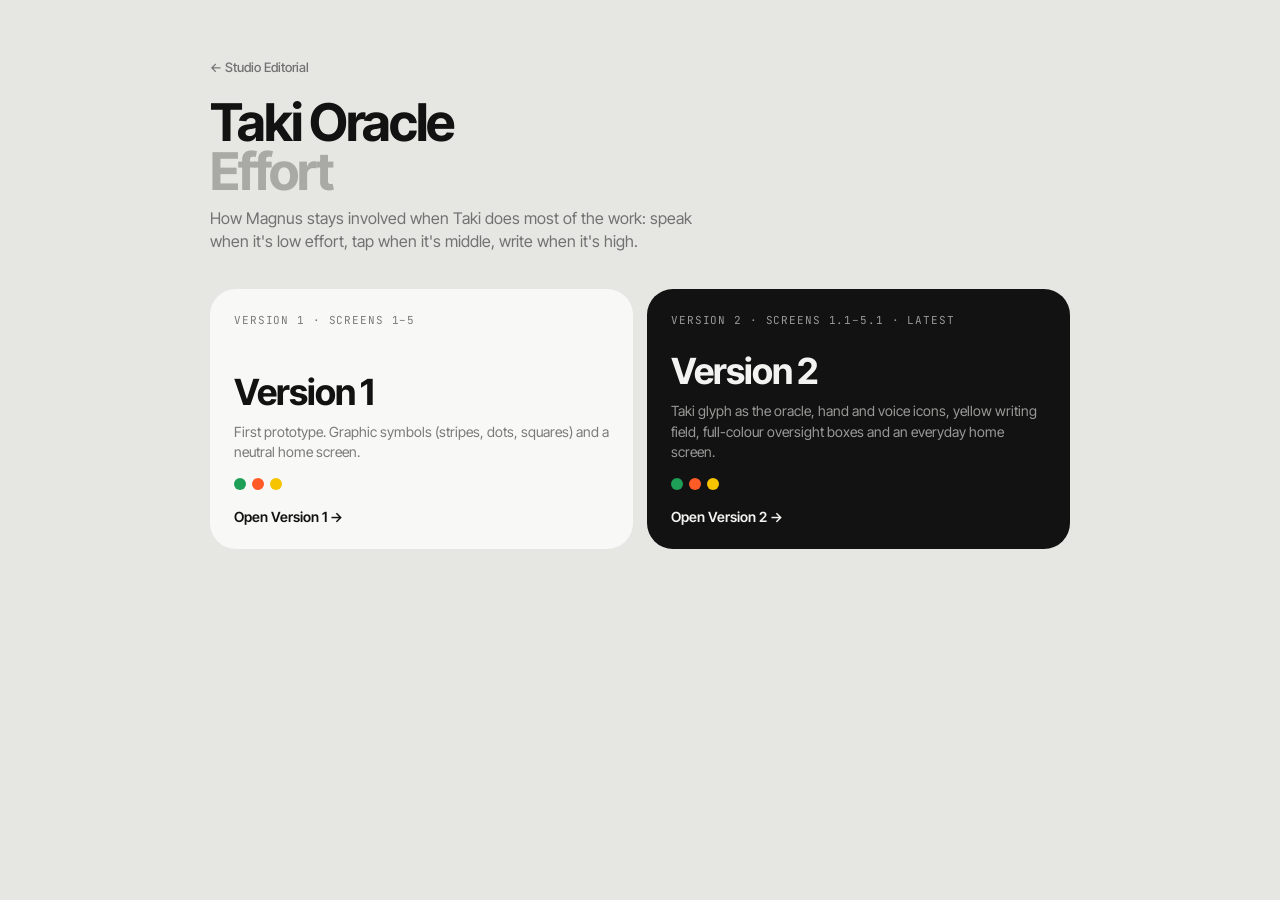
==== commit f54b98f0: "push" ====
--- a/Taki_oracle/index.html
+++ b/Taki_oracle/index.html
@@ -3,779 +3,53 @@
 <head>
 <meta charset="utf-8">
 <meta name="viewport" content="width=device-width, initial-scale=1">
-<title>Taki Oracle – Effort prototype</title>
+<title>Taki Oracle – Versions</title>
 <link rel="preconnect" href="https://fonts.googleapis.com">
-<link href="https://fonts.googleapis.com/css2?family=Inter+Tight:wght@400;500;600;700;800&family=JetBrains+Mono:wght@400;500&display=swap" rel="stylesheet">
+<link href="https://fonts.googleapis.com/css2?family=Inter+Tight:wght@400;500;600;700&family=JetBrains+Mono:wght@400;500&display=swap" rel="stylesheet">
 <style>
-:root{
-  --bg:#e6e6e3;        /* page: quiet light grey */
-  --screen:#efefec;    /* phone screen */
-  --card:#f8f8f6;
-  --speak:#1e9e57;     /* strong accents, used sparingly */
-  --tap:#ff5b26;
-  --write:#f6c400;
-  --grey-t:#a9a9a5;    /* grey headline line */
-  --ink:#121212;
-  --soft:rgba(18,18,18,.55);
-  --line:rgba(18,18,18,.14);
-  --green:var(--speak);
-  --green-d:#62806a;
-  --orange:var(--tap);
-  --orange-l:#e2b29c;
-  --paper:#f8f8f6;
-  --paper-d:#e4e4e0;
-  --grey:var(--screen);
-  --grey-d:#959995;
-  --mono:"JetBrains Mono",ui-monospace,monospace;
-}
+:root{--bg:#e6e6e3;--card:#f8f8f6;--ink:#121212;--soft:rgba(18,18,18,.55);--grey-t:#a9a9a5;--speak:#1e9e57;--tap:#ff5b26;--write:#f6c400;--mono:"JetBrains Mono",ui-monospace,monospace}
 *{box-sizing:border-box;margin:0;padding:0}
-html,body{min-height:100%}
-body{background:var(--bg);color:var(--ink);font-family:"Inter Tight",Inter,system-ui,-apple-system,sans-serif;-webkit-font-smoothing:antialiased;padding:22px 16px 40px;display:flex;flex-direction:column;align-items:center}
-button{font:inherit;color:inherit;border:0;background:none;cursor:pointer}
-
-/* ---------- page header + controls ---------- */
-.pagehead{width:100%;max-width:1040px;display:flex;justify-content:space-between;align-items:baseline;gap:16px;flex-wrap:wrap;margin-bottom:18px}
-.pagehead .title{font-size:26px;letter-spacing:-.02em;font-weight:400;color:var(--grey-t)}
-.pagehead .title b{font-weight:600;color:var(--ink)}
-.pagehead .meta{font-size:13px;color:var(--grey-t)}
-.control{display:flex;gap:4px;flex-wrap:wrap;justify-content:center;margin-bottom:10px}
-.control button{display:flex;align-items:center;gap:8px;padding:9px 15px 9px 10px;border-radius:999px;font-size:14px;font-weight:500;color:#222;transition:background .2s,color .2s}
-.control button:hover{background:rgba(0,0,0,.08)}
-.control button .n{font-family:var(--mono);font-size:11px;width:22px;height:22px;border-radius:50%;display:grid;place-items:center;border:1px solid rgba(0,0,0,.35)}
-.control button.on{background:var(--ink);color:#f3f3f1}
-.control button[data-go=speak] .n{background:var(--speak);border-color:var(--speak);color:#fff}
-.control button[data-go=tap] .n{background:var(--tap);border-color:var(--tap);color:#fff}
-.control button[data-go=write] .n{background:var(--write);border-color:var(--write);color:var(--ink)}
-.control button.on .n{border-color:rgba(255,255,255,.35)}
-.control .sep{width:1px;background:rgba(0,0,0,.2);margin:6px 6px}
-.control .reset{color:#2f3231;padding-left:14px}
-.caption{max-width:520px;text-align:center;font-size:13.5px;line-height:1.5;color:#6b6b67;min-height:42px;margin-bottom:22px}
-.caption b{font-weight:600;color:var(--ink)}
-
-/* ---------- version menu ---------- */
-.control{flex-direction:column;align-items:stretch;gap:6px;background:rgba(255,255,255,.45);border-radius:22px;padding:8px 10px}
-.vrow{display:flex;align-items:center;gap:4px;flex-wrap:wrap;opacity:.55;transition:opacity .2s}
-.vrow.current,.vrow:hover{opacity:1}
-.vname{font-family:var(--mono);font-size:10.5px;letter-spacing:.06em;text-transform:uppercase;color:var(--soft);width:84px;padding-left:6px;flex:none}
-.vrow.current .vname{color:var(--ink);font-weight:500}
-.control a.vlink{display:flex;align-items:center;gap:8px;padding:9px 15px 9px 10px;border-radius:999px;font-size:14px;font-weight:500;color:#222;text-decoration:none;transition:background .2s}
-.control a.vlink:hover{background:rgba(0,0,0,.08)}
-.control .n{min-width:22px;width:auto!important;padding:0 5px;border-radius:999px!important}
-.control a.vlink .n{font-family:var(--mono);font-size:11px;height:22px;display:grid;place-items:center;border:1px solid rgba(0,0,0,.35)}
-.control a.vlink[data-k=speak] .n{background:var(--speak);border-color:var(--speak);color:#fff}
-.control a.vlink[data-k=tap] .n{background:var(--tap);border-color:var(--tap);color:#fff}
-.control a.vlink[data-k=write] .n{background:var(--write);border-color:var(--write);color:var(--ink)}
-.control a.vlink.peer{box-shadow:inset 0 0 0 1.5px rgba(0,0,0,.25)}
-.vtools{display:flex;justify-content:flex-end;border-top:1px solid rgba(0,0,0,.08);padding-top:4px}
-.vtools .reset{font-size:13px;padding:6px 10px;border-radius:999px}
-
-/* ---------- phone ---------- */
-.phone{width:390px;max-width:100%;height:844px;border-radius:56px;border:7px solid #141414;box-shadow:0 0 0 1.5px #3c4a55,0 40px 70px rgba(0,0,0,.14);position:relative;overflow:hidden;background:var(--screen)}
-.island{position:absolute;left:50%;top:10px;transform:translateX(-50%);width:118px;height:33px;background:#0b0b0b;border-radius:20px;z-index:6}
-.status{height:52px;display:flex;align-items:center;justify-content:space-between;padding:0 28px 0 34px;font-weight:600;font-size:15px;position:relative;z-index:5}
-.status .icons{display:flex;gap:5px;align-items:center;font-size:11px}
-.bat{border:1.5px solid currentColor;border-radius:4px;padding:0 3px;font-size:10px;font-weight:700}
-.home{position:absolute;bottom:8px;left:50%;transform:translateX(-50%);width:132px;height:5px;border-radius:3px;background:var(--ink);z-index:10}
-.screen{position:absolute;inset:52px 0 0 0;display:none;flex-direction:column;overflow:hidden}
-.screen.on{display:flex;animation:fade .35s ease}
-@keyframes fade{from{opacity:0;transform:translateY(6px)}to{opacity:1;transform:none}}
-
-h1{font-weight:700;font-size:34px;line-height:.98;letter-spacing:-.035em}
-h1 .g{color:var(--grey-t)}
-.dot{display:inline-block;width:9px;height:9px;border-radius:50%;margin-right:6px;vertical-align:1px}
-.eyebrow{font-family:var(--mono);font-size:10.5px;letter-spacing:.08em;text-transform:uppercase;color:var(--soft)}
-.head{padding:14px 24px 0;display:flex;justify-content:space-between;align-items:flex-start;gap:12px}
-.head .tag{font-family:var(--mono);font-size:10.5px;letter-spacing:.06em;text-transform:uppercase;text-align:right;line-height:1.5;color:var(--soft)}
-.head .tag b{color:var(--ink);font-weight:500}
-
-/* symbols */
-.sym{display:block}
-.sym svg{display:block;width:100%;height:100%}
-
-/* ---------- 1. SPEAK ---------- */
-.orbwrap{display:flex;flex-direction:column;align-items:center;padding:14px 0 4px}
-.orb{width:168px;height:168px;transition:transform .3s}
-.orb.talk .stripe{animation:wave 1.1s ease-in-out infinite}
-.orb.listen{animation:pulse 1s ease-in-out infinite}
-@keyframes wave{50%{transform:scaleX(.72)}}
-@keyframes pulse{50%{transform:scale(.94)}}
-.stripe{transform-box:fill-box;transform-origin:center}
-.orbstate{font-family:var(--mono);font-size:10.5px;letter-spacing:.1em;text-transform:uppercase;color:var(--soft);margin-top:14px;height:13px}
-.timer{font-family:var(--mono);font-size:12px;color:var(--soft);margin-top:4px}
-.transcript{flex:1;padding:10px 18px 0;display:flex;flex-direction:column;gap:8px;overflow:auto}
-.bubble{max-width:88%;padding:12px 15px;border-radius:18px;font-size:15px;line-height:1.38;font-weight:500;opacity:0;transform:translateY(6px);transition:all .4s}
-.bubble.show{opacity:1;transform:none}
-.bubble small{display:block;font-family:var(--mono);font-size:9.5px;letter-spacing:.08em;text-transform:uppercase;margin-bottom:4px;font-weight:400}
-.bubble.taki{background:var(--card);border-bottom-left-radius:5px}
-.bubble.taki small{color:var(--soft)}
-.bubble.me{background:var(--ink);color:#f3f3f1;align-self:flex-end;border-bottom-right-radius:5px}
-.bubble.me small{color:rgba(243,243,241,.5)}
-.done-card{background:var(--paper);border-radius:18px;padding:12px 14px;display:flex;align-items:center;gap:12px;opacity:0;transition:opacity .4s}
-.done-card.show{opacity:1}
-.done-card .tick{width:30px;height:30px;border-radius:50%;background:var(--speak);color:#fff;display:grid;place-items:center;font-size:13px;flex:none}
-.done-card .a{font-size:14px;font-weight:600}.done-card .b{font-family:var(--mono);font-size:10px;color:var(--soft);margin-top:3px;letter-spacing:.02em}
-.speak-foot{padding:12px 22px 30px;display:flex;align-items:center;justify-content:space-between}
-.mic{width:66px;height:66px;border-radius:50%;background:var(--speak);color:#fff;box-shadow:0 0 0 9px var(--card);display:grid;place-items:center;transition:transform .15s,opacity .2s}
-.mic:active{transform:scale(.95)}
-.mic:disabled{background:#cfcfcb;cursor:default}
-.ghostbtn{font-size:13px;font-weight:500;color:var(--soft);padding:10px 2px;min-width:76px;text-align:left}
-.ghostbtn:last-child{text-align:right}
-.ghostbtn.on{color:var(--ink)}
-
-/* ---------- 2. TAP ---------- */
-.tap-body{flex:1;overflow:auto;padding:16px 16px 0;display:flex;flex-direction:column;gap:8px}
-.tap-body>*{flex:none}
-.tile{border-radius:20px;padding:16px}
-.tile.light{background:var(--paper)}
-.tile.orange{background:var(--orange)}
-.row{display:flex;justify-content:space-between;font-size:14px;padding:4px 0;font-weight:500}
-.row span:first-child{color:var(--soft);font-weight:400}
-.row.total{border-top:1px solid var(--line);margin-top:8px;padding-top:12px}
-.row.total span{font-size:22px;font-weight:700;letter-spacing:-.02em;color:var(--ink)}
-.flaghead{display:flex;justify-content:space-between;align-items:flex-start;gap:12px}
-.flaghead .sym{width:58px;height:58px;flex:none}
-.flag-t{font-size:20px;font-weight:700;letter-spacing:-.02em;line-height:1.05}
-.flag-p{font-size:13.5px;line-height:1.4;margin-top:8px;color:rgba(18,18,18,.75)}
-.amount{font-family:var(--mono);font-size:12px;margin-top:6px}
-.seg{display:grid;grid-template-columns:1fr 1fr;gap:6px;margin-top:14px}
-.seg button{background:rgba(255,255,255,.28);border-radius:14px;padding:13px;font-weight:600;font-size:14px;transition:all .15s}
-.seg button.sel{background:var(--ink);color:#f3f3f1}
-.tap-foot{padding:10px 16px 30px}
-.primary{width:100%;background:var(--ink);color:#f3f3f1;border-radius:999px;padding:17px;font-size:15px;font-weight:600;display:flex;justify-content:center;gap:10px;transition:opacity .2s}
-.primary:disabled{background:#d3d3cf;color:#9a9a96;cursor:default}
-.hint{font-family:var(--mono);font-size:10.5px;letter-spacing:.04em;color:var(--soft);text-align:center;margin-bottom:10px;min-height:14px}
-.success{position:absolute;inset:0;background:var(--grey);display:none;flex-direction:column;justify-content:center;padding:30px;gap:14px;z-index:4}
-.success.on{display:flex;animation:fade .35s}
-.success .sym{width:120px;height:120px;margin-bottom:10px}
-.success p{color:rgba(18,18,18,.75);font-size:15px;line-height:1.45;max-width:290px}
-
-/* ---------- 3. WRITE ---------- */
-.write-body{flex:1;overflow:auto;padding:16px 16px 0;display:flex;flex-direction:column;gap:8px}
-.write-body>*{flex:none}
-.lookback{background:var(--card);border-radius:20px;padding:16px}
-
-.lookback .v{font-size:34px;font-weight:700;letter-spacing:-.03em;margin:8px 0 2px}
-.lookback .d{font-size:13px;color:var(--soft)}
-.bars{display:flex;align-items:flex-end;gap:5px;height:48px;margin-top:14px}
-.bars div{flex:1;background:#dcdcd8;border-radius:2px}
-.bars div.hi{background:var(--ink)}
-.bars-l{display:flex;justify-content:space-between;font-family:var(--mono);font-size:9.5px;color:var(--grey-t);margin-top:5px}
-.question{font-size:24px;font-weight:700;line-height:1.05;letter-spacing:-.025em;padding:12px 4px 6px}
-.question span{color:var(--soft)}
-.ta{background:var(--card);border-radius:20px;padding:14px 16px;border:1.5px solid transparent;transition:border-color .2s}
-.ta:focus-within{border-color:var(--ink)}
-.ta textarea{width:100%;border:0;background:none;resize:none;font:inherit;font-size:15px;font-weight:500;line-height:1.42;color:var(--ink);outline:none;min-height:92px}
-.ta textarea::placeholder{color:rgba(18,18,18,.35)}
-.ta .meta{display:flex;justify-content:space-between;align-items:center;gap:10px;font-family:var(--mono);font-size:10px;color:var(--soft);letter-spacing:.02em}
-.ta .meta button{font-family:"Inter Tight",sans-serif;font-size:13px;font-weight:600;color:var(--ink);white-space:nowrap;text-decoration:underline;text-underline-offset:3px}
-.answer{display:none;flex-direction:column;gap:8px}
-.answer.on{display:flex;animation:fade .4s}
-.suggest{background:var(--write);border-radius:20px;padding:16px;font-size:14.5px;line-height:1.42;font-weight:500}
-.suggest .num{font-size:34px;font-weight:700;letter-spacing:-.03em;margin:6px 0 6px}
-.diary{display:flex;gap:12px;align-items:center;background:var(--card);border-radius:20px;padding:12px 14px;font-size:13px;line-height:1.4}
-.diary .sym{width:38px;height:38px;flex:none}
-.write-foot{padding:10px 16px 30px}
-
-/* ---------- 4. OVERSIGHT ---------- */
-.ov-body{flex:1;overflow:auto;padding:14px 14px 34px;display:flex;flex-direction:column;gap:8px}
-.ov-body>*{flex:none}
-.ov-head{padding:0 8px 6px}
-.ov-head p{font-size:13.5px;line-height:1.4;margin-top:8px;color:rgba(18,18,18,.7);font-weight:500}
-.meter{background:var(--card);border-radius:20px;padding:13px 14px}
-.meter .lab{display:flex;justify-content:space-between;margin-bottom:9px}
-.meter .lab b{font-family:var(--mono);font-size:11px;font-weight:500}
-.meter .bar{display:flex;height:12px;border-radius:6px;overflow:hidden;background:var(--paper-d);gap:2px}
-.meter .bar div{transition:width .35s}
-.meter .legend{display:flex;gap:14px;font-size:12px;font-weight:500;margin-top:9px;color:var(--soft)}
-.meter .legend span{display:flex;align-items:center;gap:5px}
-.meter .legend i{width:9px;height:9px;border-radius:50%;display:block}
-.zone{border-radius:22px;padding:12px 12px 12px 18px;border:2px solid transparent;position:relative;overflow:hidden;background:var(--card)!important;transition:border-color .15s,transform .15s}
-.zone.speak{background:var(--green)}
-.zone.tap{background:var(--orange)}
-.zone.write{background:var(--paper)}
-.zone::before{content:'';position:absolute;left:0;top:0;bottom:0;width:7px}
-.zone.speak::before{background:var(--speak)}.zone.tap::before{background:var(--tap)}.zone.write::before{background:var(--write)}
-.zone.over{border-color:var(--ink);transform:scale(1.012)}
-.zh{display:flex;align-items:center;gap:10px;margin-bottom:10px;padding:2px 2px 0}
-.zh .sym{width:34px;height:34px;flex:none}
-.zh .zt{flex:1}
-.zh .zt b{display:block;font-size:17px;font-weight:700;letter-spacing:-.02em;line-height:1.05}
-.zh .zt span{font-size:12px;color:var(--soft);font-weight:500}
-.zh .count{font-family:var(--mono);font-size:10.5px;color:rgba(18,18,18,.6)}
-.list{display:flex;flex-direction:column;gap:5px;min-height:20px}
-.empty{font-family:var(--mono);font-size:10.5px;color:rgba(18,18,18,.55);text-align:center;padding:14px;border:1.5px dashed rgba(18,18,18,.25);border-radius:14px}
-.task{background:var(--screen);border-radius:14px;padding:10px 12px;display:flex;align-items:center;gap:10px;cursor:grab;touch-action:none;user-select:none}
-
-.task .grip{width:10px;height:16px;flex:none;background:radial-gradient(circle,rgba(18,18,18,.4) 1.2px,transparent 1.4px) 0 0/5px 5px}
-.task .tt{flex:1;min-width:0}
-.task .tn{font-size:13.5px;font-weight:600;line-height:1.25;letter-spacing:-.005em}
-.task .td{font-family:var(--mono);font-size:9.5px;color:rgba(18,18,18,.55);margin-top:3px;letter-spacing:.02em}
-.task .td b{color:var(--ink);font-weight:500}
-.task .ok{font-family:var(--mono);font-size:9.5px;letter-spacing:.04em;text-transform:uppercase;flex:none;color:rgba(18,18,18,.6)}
-.task.dragging{opacity:.25}
-.drag-ghost{position:fixed;pointer-events:none;z-index:999;box-shadow:0 16px 36px rgba(0,0,0,.18);transform:rotate(-1.5deg);background:#fff!important}
-.toast{position:absolute;left:14px;right:14px;bottom:26px;background:var(--ink);color:#f3f3f1;border-radius:18px;padding:13px 15px;font-size:13.5px;font-weight:500;line-height:1.35;opacity:0;transform:translateY(10px);transition:all .3s;pointer-events:none;z-index:20}
-.toast.on{opacity:1;transform:none}
-
-
-/* ---------- 5. WIDGETS (home screen) ---------- */
-#widgets{background:var(--screen)}
-#widgets::before,#widgets::after{content:'';position:absolute;border-radius:50%;pointer-events:none}
-#widgets::before{width:520px;height:520px;left:-210px;top:150px;border:44px solid #e5e5e1}
-#widgets::after{width:300px;height:300px;right:-130px;top:-90px;background:#e7e7e3}
-.hs{position:relative;z-index:1;flex:1;padding:12px 22px 0;display:grid;grid-template-columns:156px 156px;column-gap:20px;align-content:start}
-.wg{background:var(--card);border-radius:26px;box-shadow:0 1px 0 rgba(0,0,0,.04),0 10px 24px rgba(0,0,0,.05);position:relative;overflow:hidden;cursor:pointer;transition:transform .15s}
-.wg:active{transform:scale(.98)}
-.wlabel{font-size:11.5px;font-weight:500;text-align:center;color:var(--soft);margin:6px 0 12px}
-.wlabel b{color:var(--ink);font-weight:600}
-.w-s{width:156px;height:156px;padding:14px;display:flex;flex-direction:column}
-.w-m{grid-column:span 2;height:156px;padding:14px;display:flex;gap:12px}
-.w-l{grid-column:span 2;height:300px;padding:16px;display:flex;flex-direction:column}
-.wtop{display:flex;justify-content:space-between;align-items:center}
-.wtop .sym{width:30px;height:30px}
-.wlev{font-family:var(--mono);font-size:9.5px;letter-spacing:.08em;text-transform:uppercase;color:var(--soft);display:flex;align-items:center}
-.wlev .dot{width:7px;height:7px;margin-right:5px}
-/* small: speak */
-.w-s .wt{font-size:17px;font-weight:700;letter-spacing:-.02em;line-height:1.05;margin-top:auto}
-.w-s .wd{font-family:var(--mono);font-size:9.5px;color:var(--soft);margin-top:4px;letter-spacing:.02em}
-.w-s .wact{display:flex;align-items:center;gap:8px;margin-top:10px}
-.wmic{width:34px;height:34px;border-radius:50%;background:var(--speak);color:#fff;display:grid;place-items:center;flex:none}
-.wmic.listen{animation:pulse 1s ease-in-out infinite}
-.w-s .wact span{font-size:12px;font-weight:600}
-/* icons grid */
-.apps{display:grid;grid-template-columns:1fr 1fr;gap:12px 20px;height:156px;align-content:space-between}
-.app{display:flex;flex-direction:column;align-items:center;gap:5px}
-.app i{width:62px;height:62px;border-radius:16px;background:#e2e2de;display:grid;place-items:center;font-style:normal;font-size:20px;color:#8d8d89}
-.app span{font-size:10.5px;color:var(--soft);font-weight:500}
-.app.taki i{background:var(--ink);color:#f3f3f1;font-weight:700;font-size:15px;letter-spacing:-.02em}
-/* medium: tap */
-.w-m .mleft{flex:1;display:flex;flex-direction:column;min-width:0}
-.w-m .mbig{font-size:28px;font-weight:700;letter-spacing:-.03em;margin-top:auto;line-height:1}
-.w-m .msub{font-size:12px;color:var(--soft);margin-top:4px;font-weight:500}
-.w-m .mright{width:150px;flex:none;background:var(--tap);border-radius:18px;padding:11px;display:flex;flex-direction:column}
-.w-m .mright .q{font-size:12.5px;font-weight:600;line-height:1.2}
-.w-m .mright .q small{display:block;font-family:var(--mono);font-size:9px;font-weight:400;letter-spacing:.06em;opacity:.7;margin-bottom:3px}
-.wseg{display:grid;grid-template-columns:1fr 1fr;gap:4px;margin-top:auto}
-.wseg button{background:rgba(255,255,255,.3);border-radius:10px;padding:8px 0;font-size:11.5px;font-weight:600}
-.wseg button:hover{background:rgba(255,255,255,.45)}
-.wdone{margin-top:auto;font-size:12.5px;font-weight:600;display:none}
-.wdone.on{display:block}
-/* large: write */
-.w-l .lq{font-size:22px;font-weight:700;letter-spacing:-.025em;line-height:1.05;margin-top:12px}
-.w-l .lq span{color:var(--grey-t)}
-.w-l .lback{display:flex;align-items:flex-end;justify-content:space-between;gap:14px;margin-top:14px}
-.w-l .lback .k{font-family:var(--mono);font-size:9.5px;color:var(--soft);letter-spacing:.04em}
-.w-l .lback .v{font-size:17px;font-weight:700;letter-spacing:-.02em;margin-top:2px}
-.w-l .mbars{display:flex;align-items:flex-end;gap:3px;height:34px;width:130px}
-.w-l .mbars div{flex:1;background:#dcdcd8;border-radius:1.5px}
-.w-l .mbars div.hi{background:var(--ink)}
-.w-l .lfield{margin-top:auto;display:flex;align-items:center;gap:10px;background:var(--screen);border-radius:18px;padding:12px 12px 12px 15px}
-.w-l .lfield span{flex:1;font-size:14px;color:var(--grey-t);font-weight:500}
-.w-l .lpen{width:38px;height:38px;border-radius:50%;background:var(--write);display:grid;place-items:center;flex:none}
-.w-l .lfoot{font-family:var(--mono);font-size:9.5px;color:var(--soft);margin-top:9px;letter-spacing:.02em}
-.hs-search{position:relative;z-index:1;align-self:center;margin:0 auto 34px;font-size:12px;font-weight:500;color:var(--soft);background:rgba(18,18,18,.06);padding:6px 14px;border-radius:999px}
-
-@media (max-width:440px){
-  body{padding:12px 0 20px}
-  .pagehead{padding:0 16px}
-  .phone{border-radius:0;border-width:0;height:calc(100vh - 170px);min-height:680px}
-}
+body{background:var(--bg);color:var(--ink);font-family:"Inter Tight",Inter,system-ui,-apple-system,sans-serif;-webkit-font-smoothing:antialiased;min-height:100vh;padding:56px 16px}
+main{max-width:860px;margin:0 auto}
+.back{font-size:13px;font-weight:500;color:var(--soft);text-decoration:none}
+.back:hover{color:var(--ink)}
+h1{font-size:52px;font-weight:700;letter-spacing:-.04em;line-height:.95;margin:22px 0 10px}
+h1 span{color:var(--grey-t)}
+.lead{font-size:16px;color:var(--soft);max-width:520px;line-height:1.45;margin-bottom:36px}
+.grid{display:grid;grid-template-columns:repeat(auto-fit,minmax(280px,1fr));gap:14px}
+a.card{display:flex;flex-direction:column;min-height:260px;padding:24px;border-radius:26px;background:var(--card);color:inherit;text-decoration:none;transition:transform .15s}
+a.card:hover{transform:translateY(-3px)}
+.tag{font-family:var(--mono);font-size:11px;letter-spacing:.08em;text-transform:uppercase;color:var(--soft)}
+.card b{font-size:36px;font-weight:700;letter-spacing:-.03em;margin-top:auto}
+.card p{font-size:14px;line-height:1.45;color:var(--soft);margin-top:8px}
+.dots{display:flex;gap:6px;margin-top:16px}
+.dots i{width:12px;height:12px;border-radius:50%;display:block}
+.card.latest{background:var(--ink);color:#f3f3f1}
+.card.latest .tag,.card.latest p{color:rgba(243,243,241,.6)}
+.go{font-size:14px;font-weight:600;margin-top:18px}
 </style>
 </head>
 <body>
-
-<header class="pagehead">
-  <div class="title"><b>Taki Oracle</b> Effort · Version 1</div>
-  <div class="meta">Magnus · instrument repair · ENK</div>
-</header>
-
-<nav class="control" aria-label="Prototype controls">
-  <div class="vrow current"><span class="vname">Version 1</span>
-    <button data-go="speak" class="on"><span class="n">1</span>Speak · low</button>
-    <button data-go="tap"><span class="n">2</span>Tap · middle</button>
-    <button data-go="write"><span class="n">3</span>Write · high</button>
-    <span class="sep"></span>
-    <button data-go="oversight"><span class="n">4</span>Oversight</button>
-    <button data-go="widgets"><span class="n">5</span>Widgets</button>
+<main>
+  <a class="back" href="../">← Studio Editorial</a>
+  <h1>Taki Oracle<br><span>Effort</span></h1>
+  <p class="lead">How Magnus stays involved when Taki does most of the work: speak when it's low effort, tap when it's middle, write when it's high.</p>
+  <div class="grid">
+    <a class="card" href="v1.html#speak">
+      <span class="tag">Version 1 · screens 1–5</span>
+      <b>Version 1</b>
+      <p>First prototype. Graphic symbols (stripes, dots, squares) and a neutral home screen.</p>
+      <div class="dots"><i style="background:var(--speak)"></i><i style="background:var(--tap)"></i><i style="background:var(--write)"></i></div>
+      <span class="go">Open Version 1 →</span>
+    </a>
+    <a class="card latest" href="v2.html#speak">
+      <span class="tag">Version 2 · screens 1.1–5.1 · latest</span>
+      <b>Version 2</b>
+      <p>Taki glyph as the oracle, hand and voice icons, yellow writing field, full-colour oversight boxes and an everyday home screen.</p>
+      <div class="dots"><i style="background:var(--speak)"></i><i style="background:var(--tap)"></i><i style="background:var(--write)"></i></div>
+      <span class="go">Open Version 2 →</span>
+    </a>
   </div>
-  <div class="vrow"><span class="vname">Version 2</span>
-    <a class="vlink" data-k="speak" href="v2.html#speak"><span class="n">1.1</span>Speak · low</a>
-    <a class="vlink" data-k="tap" href="v2.html#tap"><span class="n">2.1</span>Tap · middle</a>
-    <a class="vlink" data-k="write" href="v2.html#write"><span class="n">3.1</span>Write · high</a>
-    <span class="sep"></span>
-    <a class="vlink" data-k="oversight" href="v2.html#oversight"><span class="n">4.1</span>Oversight</a>
-    <a class="vlink" data-k="widgets" href="v2.html#widgets"><span class="n">5.1</span>Widgets</a>
-  </div>
-  <div class="vtools"><button class="reset" id="restart" title="Restart this scenario (R)">↺ Restart</button></div>
-</nav>
-<p class="caption" id="caption"></p>
-
-<div class="phone" id="phone">
-  <div class="island"></div>
-  <div class="status"><span>16:18</span><span class="icons">●●● <span class="bat">65</span></span></div>
-
-  <!-- ============ 1. SPEAK ============ -->
-  <section class="screen on" id="speak">
-    <div class="head">
-      <h1>Advance<br><span class="g">tax</span></h1>
-      <div class="tag"><span class="dot" style="background:var(--speak)"></span>Speak<br><b>Low effort</b><br>3 of 4</div>
-    </div>
-    <div class="orbwrap">
-      <div class="orb sym" id="orb" data-sym="speak"></div>
-      <div class="orbstate" id="orbstate">Taki</div>
-    </div>
-    <div class="transcript" id="transcript">
-      <div class="bubble taki" id="b1"><small>Taki</small>Hi Magnus. Your advance tax of 8 400 kr is due on 15 September. The money is already set aside. Shall I pay it?</div>
-      <div class="bubble me" id="b2"><small>Magnus · while repairing a violin</small>Yes, go ahead.</div>
-      <div class="bubble taki" id="b3"><small>Taki</small>Done. That's 3 of 4 this year. I'll remind you before the last one in December.</div>
-      <div class="done-card" id="b4"><div class="tick">✓</div><div><div class="a">Advance tax paid · 8 400 kr</div><div class="b">15 SEP · TAX ACCOUNT · SKATTEETATEN</div></div></div>
-    </div>
-    <div class="speak-foot">
-      <button class="ghostbtn" id="soundbtn">Sound off</button>
-      <button class="mic" id="mic" aria-label="Answer by voice" disabled>
-        <svg width="24" height="24" viewBox="0 0 24 24" fill="none" stroke="currentColor" stroke-width="2" stroke-linecap="round"><rect x="9" y="3" width="6" height="12" rx="3"/><path d="M5 11a7 7 0 0 0 14 0M12 18v3"/></svg>
-      </button>
-      <button class="ghostbtn" id="speakreplay">↺ Replay</button>
-    </div>
-  </section>
-
-  <!-- ============ 2. TAP ============ -->
-  <section class="screen" id="tap">
-    <div class="head">
-      <h1>VAT<br><span class="g">return</span></h1>
-      <div class="tag"><span class="dot" style="background:var(--tap)"></span>Tap<br><b>Middle effort</b><br>Due today</div>
-    </div>
-    <div class="tap-body">
-      <p class="eyebrow" style="padding:0 8px 4px">July–August · prepared by Taki</p>
-      <div class="tile light">
-        <div class="row"><span>VAT on your sales</span><span>11 650 kr</span></div>
-        <div class="row"><span>VAT on your purchases</span><span>− 5 400 kr</span></div>
-        <div class="row"><span>Receipts checked by Taki</span><span>23 of 24</span></div>
-        <div class="row total"><span>To pay</span><span id="vattotal">6 250 kr</span></div>
-      </div>
-      <div class="tile orange">
-        <div class="flaghead">
-          <div>
-            <div class="eyebrow" style="color:rgba(18,18,18,.6)">1 needs you</div>
-            <div class="flag-t" style="margin-top:6px">Musikkhuset<br>Bergen</div>
-            <div class="amount">4 800 KR · 3 OCT</div>
-          </div>
-          <div class="sym" data-sym="tap"></div>
-        </div>
-        <p class="flag-p">This receipt is larger than usual and includes a gift card. Is it for the business, or private?</p>
-        <div class="seg">
-          <button data-pick="business">Business</button>
-          <button data-pick="private">Private</button>
-        </div>
-      </div>
-    </div>
-    <div class="tap-foot">
-      <div class="hint" id="taphint">ANSWER THE QUESTION TO APPROVE</div>
-      <button class="primary" id="approve" disabled>Approve and pay <span id="approveamt">6 250 kr</span> →</button>
-    </div>
-    <div class="success" id="tapsuccess">
-      <div class="sym" data-sym="tap"></div>
-      <h1>Sent to<br><span class="g">Skatteetaten</span></h1>
-      <p id="tapsuccesstxt"></p>
-    </div>
-  </section>
-
-  <!-- ============ 3. WRITE ============ -->
-  <section class="screen" id="write">
-    <div class="head">
-      <h1>Next<br><span class="g">year</span></h1>
-      <div class="tag"><span class="dot" style="background:var(--write)"></span>Write<br><b>High effort</b><br>Once a year</div>
-    </div>
-    <div class="write-body" id="writebody">
-      <div class="lookback">
-        <div class="eyebrow">Looking back · 2026</div>
-        <div class="v">≈ 310 000 kr</div>
-        <div class="d">Profit this year. Best month: September.</div>
-        <div class="bars">
-          <div style="height:38%"></div><div style="height:30%"></div><div style="height:44%"></div><div style="height:52%"></div><div style="height:48%"></div><div style="height:40%"></div><div style="height:22%"></div><div style="height:66%"></div><div class="hi" style="height:100%"></div><div style="height:70%"></div><div style="height:58%"></div><div style="height:62%"></div>
-        </div>
-        <div class="bars-l"><span>JAN</span><span>JUN</span><span>DEC</span></div>
-      </div>
-      <p class="question">Looking ahead: what do you expect to earn next year, <span>and why?</span></p>
-      <div class="ta" id="tabox">
-        <textarea id="ta" placeholder="Write in your own words…"></textarea>
-        <div class="meta"><span>FOR YOUR TAX DEDUCTION CARD</span><button id="example">Use example</button></div>
-      </div>
-      <div class="answer" id="answer">
-        <div class="suggest">
-          <div class="eyebrow" style="color:rgba(18,18,18,.6)">Taki suggests</div>
-          <div class="num">340 000 kr</div>
-          A bit higher than this year because of the Kulturskole deal, minus 4 weeks of summer holiday. Your advance tax will be about <b>34 000 kr</b> per payment.
-        </div>
-        <div class="diary"><div class="sym" data-sym="write"></div><span><b>Saved to your decision diary.</b> Next October, Taki Wrapped shows what you expected, and what really happened.</span></div>
-      </div>
-    </div>
-    <div class="write-foot">
-      <button class="primary" id="sendwrite" disabled>Share my thinking →</button>
-    </div>
-  </section>
-
-  <!-- ============ 4. OVERSIGHT ============ -->
-  <section class="screen" id="oversight">
-    <div class="ov-body" id="ovbody">
-      <div class="ov-head">
-        <h1>Over<span class="g">sight</span></h1>
-        <p>Everything Taki has done for you this year. Drag a task to choose how you want to be involved next time.</p>
-      </div>
-      <div class="meter">
-        <div class="lab"><span class="eyebrow">Your involvement</span><b id="minutes">≈ 0 min / month</b></div>
-        <div class="bar"><div id="m-speak" style="background:var(--green)"></div><div id="m-tap" style="background:var(--orange)"></div><div id="m-write" style="background:var(--ink)"></div></div>
-        <div class="legend"><span><i style="background:var(--green)"></i>Speak</span><span><i style="background:var(--orange)"></i>Tap</span><span><i style="background:var(--ink)"></i>Write</span></div>
-      </div>
-      <div class="zone speak" data-zone="speak">
-        <div class="zh"><div class="sym" data-sym="speak"></div><div class="zt"><b>Speak</b><span>Taki tells you. You just say yes.</span></div><span class="count"></span></div>
-        <div class="list"></div>
-      </div>
-      <div class="zone tap" data-zone="tap">
-        <div class="zh"><div class="sym" data-sym="tap"></div><div class="zt"><b>Tap</b><span>You look and check before approving.</span></div><span class="count"></span></div>
-        <div class="list"></div>
-      </div>
-      <div class="zone write" data-zone="write">
-        <div class="zh"><div class="sym" data-sym="write"></div><div class="zt"><b>Write</b><span>You think it through and explain why.</span></div><span class="count"></span></div>
-        <div class="list"></div>
-      </div>
-    </div>
-    <div class="toast" id="toast"></div>
-  </section>
-
-
-  <!-- ============ 5. WIDGETS ============ -->
-  <section class="screen" id="widgets">
-    <div class="hs">
-      <!-- small: speak -->
-      <div>
-        <div class="wg w-s" data-open="speak" id="wSpeak">
-          <div class="wtop"><div class="sym" data-sym="speak"></div><span class="wlev"><span class="dot" style="background:var(--speak)"></span>Low</span></div>
-          <div class="wt">Advance tax</div>
-          <div class="wd">8 400 KR · 15 SEP</div>
-          <div class="wact"><button class="wmic" id="wMic" aria-label="Say yes"><svg width="16" height="16" viewBox="0 0 24 24" fill="none" stroke="currentColor" stroke-width="2.2" stroke-linecap="round"><rect x="9" y="3" width="6" height="12" rx="3"/><path d="M5 11a7 7 0 0 0 14 0M12 18v3"/></svg></button><span id="wMicTxt">Say “yes”</span></div>
-        </div>
-        <div class="wlabel"><b>Taki</b> · speak</div>
-      </div>
-      <!-- regular app icons -->
-      <div>
-        <div class="apps">
-          <div class="app"><i>☏</i><span>Phone</span></div>
-          <div class="app"><i style="font-size:22px;font-weight:600;color:#6d6d69">14</i><span>Calendar</span></div>
-          <div class="app"><i>♪</i><span>Tuner</span></div>
-          <div class="app taki"><i>T</i><span>Taki</span></div>
-        </div>
-      </div>
-      <!-- medium: tap -->
-      <div style="grid-column:span 2">
-        <div class="wg w-m" data-open="tap">
-          <div class="mleft">
-            <div class="wtop"><div class="sym" data-sym="tap"></div><span class="wlev"><span class="dot" style="background:var(--tap)"></span>Middle</span></div>
-            <div class="mbig" id="wVat">6 250 kr</div>
-            <div class="msub">VAT return · due today</div>
-          </div>
-          <div class="mright">
-            <div class="q"><small>1 NEEDS YOU</small>Musikkhuset Bergen, 4 800 kr. Business or private?</div>
-            <div class="wseg" id="wSeg"><button data-wpick="business">Business</button><button data-wpick="private">Private</button></div>
-            <div class="wdone" id="wDone">✓ Checked. Tap to approve →</div>
-          </div>
-        </div>
-        <div class="wlabel"><b>Taki</b> · tap</div>
-      </div>
-      <!-- large: write -->
-      <div style="grid-column:span 2">
-        <div class="wg w-l" data-open="write">
-          <div class="wtop"><div class="sym" data-sym="write"></div><span class="wlev"><span class="dot" style="background:var(--write)"></span>High</span></div>
-          <div class="lq">What do you expect to earn next year, <span>and why?</span></div>
-          <div class="lback">
-            <div><div class="k">LOOKING BACK · 2026</div><div class="v">≈ 310 000 kr</div></div>
-            <div class="mbars"><div style="height:38%"></div><div style="height:30%"></div><div style="height:44%"></div><div style="height:52%"></div><div style="height:48%"></div><div style="height:40%"></div><div style="height:22%"></div><div style="height:66%"></div><div class="hi" style="height:100%"></div><div style="height:70%"></div><div style="height:58%"></div><div style="height:62%"></div></div>
-          </div>
-          <div class="lfield"><span>Write your thoughts…</span><div class="lpen"><svg width="16" height="16" viewBox="0 0 24 24" fill="none" stroke="#121212" stroke-width="2.2" stroke-linecap="round" stroke-linejoin="round"><path d="M4 20h4L19 9l-4-4L4 16v4z"/></svg></div></div>
-          <div class="lfoot">ONCE A YEAR · SAVED TO YOUR DECISION DIARY</div>
-        </div>
-        <div class="wlabel"><b>Taki</b> · write</div>
-      </div>
-    </div>
-    <div class="hs-search">⌕ Search</div>
-  </section>
-
-  <div class="home"></div>
-</div>
-
-<script>
-/* ---------------- symbols: stripes = speak, dots = tap, squares = write ---------------- */
-function symbol(kind){
-  const r = 50, c = `<clipPath id="c${kind}${Math.random().toString(36).slice(2,6)}"><circle cx="50" cy="50" r="${r}"/></clipPath>`;
-  const id = c.match(/id="([^"]+)"/)[1];
-  let inner = '';
-  if(kind==='speak'){
-    // speaker grille: horizontal stripes with a vertical gap
-    for(let y=8;y<96;y+=10.5) inner += `<rect class="stripe" x="0" y="${y}" width="100" height="6" fill="#121212"/>`;
-    inner += `<rect x="47" y="0" width="6" height="100" fill="var(--screen)"/>`;
-    return `<svg viewBox="0 0 100 100"><defs>${c}</defs><g clip-path="url(#${id})">${inner}</g></svg>`;
-  }
-  if(kind==='tap'){
-    for(let y=10;y<=90;y+=13.3) for(let x=10;x<=90;x+=13.3){
-      if((x-50)**2+(y-50)**2 <= 44**2) inner += `<circle cx="${x}" cy="${y}" r="4.3" fill="#121212"/>`;
-    }
-    return `<svg viewBox="0 0 100 100">${inner}</svg>`;
-  }
-  // write: checkered squares inside a circle
-  for(let y=4;y<100;y+=12) for(let x=4;x<100;x+=12){
-    if((x+4-50)**2+(y+4-50)**2 <= 46**2) inner += `<rect x="${x}" y="${y}" width="7.5" height="7.5" fill="#121212"/>`;
-  }
-  return `<svg viewBox="0 0 100 100">${inner}</svg>`;
-}
-function paintSymbols(root=document){ root.querySelectorAll('[data-sym]').forEach(el=>{ el.innerHTML = symbol(el.dataset.sym); }); }
-paintSymbols();
-
-/* ---------------- navigation ---------------- */
-const BG = {speak:'var(--screen)', tap:'var(--screen)', write:'var(--screen)', oversight:'var(--screen)', widgets:'var(--screen)'};
-const captions = {
-  speak:'<b>Low effort: speak.</b> A fixed payment with nothing to decide. Taki tells Magnus, and he answers without looking up from his workbench. Press the mic to answer.',
-  tap:'<b>Middle effort: tap.</b> Taki prepares the VAT return, but Magnus looks at the screen and checks one unusual receipt before approving.',
-  write:'<b>High effort: write.</b> Only Magnus can answer this. He looks back at his year and writes what he expects next year, and why.',
-  widgets:'<b>Widgets.</b> The three levels on the home screen. The more effort a task needs, the more space it gets: small to <b>speak</b>, medium to <b>tap</b>, large to <b>write</b>. Tap a widget to open it.',
-  oversight:'<b>Oversight.</b> Every task Taki has done. Drag a task between Speak, Tap and Write to decide how involved you want to be next time.'
-};
-const screens = ['speak','tap','write','oversight','widgets'];
-let current = 'speak';
-function go(id){
-  current = id;
-  document.querySelectorAll('.screen').forEach(s=>s.classList.toggle('on', s.id===id));
-  document.querySelectorAll('.control [data-go]').forEach(b=>b.classList.toggle('on', b.dataset.go===id));
-  document.getElementById('phone').style.background = BG[id];
-  document.getElementById('caption').innerHTML = captions[id];
-  try{ history.replaceState(null,'','#'+id) }catch(e){}
-  document.querySelectorAll('.vlink').forEach(a=>a.classList.toggle('peer', a.dataset.k===id));
-  if(id==='speak') startSpeak(); else stopSpeak();
-}
-document.querySelectorAll('.control [data-go]').forEach(b=>b.addEventListener('click',()=>go(b.dataset.go)));
-document.getElementById('restart').addEventListener('click',()=>restart());
-document.addEventListener('keydown',e=>{
-  if(e.target.tagName==='TEXTAREA') return;
-  if(['1','2','3','4','5'].includes(e.key)) go(screens[+e.key-1]);
-  if(e.key==='ArrowRight') go(screens[(screens.indexOf(current)+1)%screens.length]);
-  if(e.key==='ArrowLeft') go(screens[(screens.indexOf(current)+screens.length-1)%screens.length]);
-  if(e.key==='r'||e.key==='R') restart();
-});
-function restart(){
-  if(current==='speak') startSpeak();
-  if(current==='tap') resetTap();
-  if(current==='write') resetWrite();
-  if(current==='widgets') resetWidgets();
-  if(current==='oversight'){ placeTasks(true); toast('Reset to Taki’s suggestion.'); }
-}
-
-/* ---------------- 1. SPEAK ---------------- */
-const orb = document.getElementById('orb'), orbstate = document.getElementById('orbstate'), mic = document.getElementById('mic');
-let timers = [], soundOn = false;
-const say = txt=>{ if(!soundOn||!('speechSynthesis' in window)) return; try{ speechSynthesis.cancel(); const u=new SpeechSynthesisUtterance(txt); u.lang='en-GB'; u.rate=1.02; speechSynthesis.speak(u);}catch(e){} };
-function stopSpeak(){ timers.forEach(clearTimeout); timers=[]; try{speechSynthesis.cancel()}catch(e){} }
-function setOrb(state,label){ orb.className='orb sym'+(state?' '+state:''); orbstate.textContent=label; }
-function startSpeak(){
-  stopSpeak();
-  ['b1','b2','b3','b4'].forEach(id=>document.getElementById(id).classList.remove('show'));
-  mic.disabled = true; setOrb('', 'Taki');
-  timers.push(setTimeout(()=>{ setOrb('talk','Taki is speaking'); document.getElementById('b1').classList.add('show'); say("Hi Magnus. Your advance tax of eight thousand four hundred kroner is due on the fifteenth of September. The money is already set aside. Shall I pay it?"); },600));
-  timers.push(setTimeout(()=>{ setOrb('', 'Tap the mic to answer'); mic.disabled=false; },4200));
-}
-mic.addEventListener('click',()=>{
-  mic.disabled = true;
-  setOrb('listen','Listening…');
-  timers.push(setTimeout(()=>{ document.getElementById('b2').classList.add('show'); },700));
-  timers.push(setTimeout(()=>{ setOrb('talk','Taki is speaking'); document.getElementById('b3').classList.add('show'); say("Done. That's three of four this year. I'll remind you before the last one in December."); },1700));
-  timers.push(setTimeout(()=>{ document.getElementById('b4').classList.add('show'); setOrb('', 'Done · 0 sec screen time'); const t=document.getElementById('transcript'); t.scrollTo({top:t.scrollHeight,behavior:'smooth'}); },4300));
-});
-document.getElementById('speakreplay').addEventListener('click',startSpeak);
-document.getElementById('soundbtn').addEventListener('click',e=>{
-  soundOn=!soundOn; e.currentTarget.classList.toggle('on',soundOn);
-  e.currentTarget.textContent = soundOn ? 'Sound on' : 'Sound off';
-  if(!soundOn) try{speechSynthesis.cancel()}catch(err){}
-});
-
-/* ---------------- 2. TAP ---------------- */
-document.querySelectorAll('[data-pick]').forEach(b=>b.addEventListener('click',()=>{
-  const pick = b.dataset.pick;
-  document.querySelectorAll('[data-pick]').forEach(x=>x.classList.toggle('sel',x===b));
-  const amt = pick==='business' ? '6 250 kr' : '7 210 kr';
-  document.getElementById('vattotal').textContent = amt;
-  document.getElementById('approveamt').textContent = amt;
-  document.getElementById('taphint').textContent = pick==='business' ? 'COUNTED AS A BUSINESS PURCHASE' : 'REMOVED FROM THE BUSINESS · VAT UPDATED';
-  document.getElementById('approve').disabled = false;
-}));
-document.getElementById('approve').addEventListener('click',()=>{
-  const amt = document.getElementById('approveamt').textContent;
-  document.getElementById('tapsuccesstxt').innerHTML = `VAT return for July–August submitted and <b>${amt}</b> paid. You checked 1 of 24 receipts. Taki handled the other 23.`;
-  document.getElementById('tapsuccess').classList.add('on');
-});
-function resetTap(){
-  document.querySelectorAll('[data-pick]').forEach(x=>x.classList.remove('sel'));
-  document.getElementById('vattotal').textContent='6 250 kr'; document.getElementById('approveamt').textContent='6 250 kr';
-  document.getElementById('taphint').textContent='ANSWER THE QUESTION TO APPROVE';
-  document.getElementById('approve').disabled=true; document.getElementById('tapsuccess').classList.remove('on');
-}
-
-/* ---------------- 3. WRITE ---------------- */
-const ta = document.getElementById('ta'), sendw = document.getElementById('sendwrite');
-let typing;
-ta.addEventListener('input',()=>{ sendw.disabled = ta.value.trim().length < 10; });
-document.getElementById('example').addEventListener('click',()=>{
-  if(ta.readOnly) return;
-  const txt = "A bit more than this year. Bergen Kulturskole wants me to take care of all their string instruments from January. But I'm taking 4 weeks off in the summer.";
-  clearInterval(typing); ta.value=''; let i=0; sendw.disabled=true;
-  typing = setInterval(()=>{ ta.value = txt.slice(0,++i); if(i>=txt.length){ clearInterval(typing); sendw.disabled=false; } },18);
-});
-sendw.addEventListener('click',()=>{
-  if(sendw.dataset.state==='done'){ resetWrite(); return; }
-  ta.readOnly = true;
-  document.getElementById('tabox').style.opacity='.6';
-  document.getElementById('answer').classList.add('on');
-  sendw.textContent = 'Saved · write again ↺'; sendw.dataset.state='done';
-  setTimeout(()=>{ const wb=document.getElementById('writebody'); wb.scrollTo({top:wb.scrollHeight,behavior:'smooth'}); },60);
-});
-function resetWrite(){
-  clearInterval(typing);
-  ta.value=''; ta.readOnly=false; document.getElementById('tabox').style.opacity='';
-  document.getElementById('answer').classList.remove('on');
-  sendw.textContent='Share my thinking →'; sendw.disabled=true; delete sendw.dataset.state;
-  document.getElementById('writebody').scrollTop=0;
-}
-
-/* ---------------- 4. OVERSIGHT ---------------- */
-// Tasks from Skatteetaten's list for a new sole proprietorship (ENK). "zone" = Taki's suggested effort.
-const TASKS = [
-  {id:'advtax3', name:'Advance tax paid · 8 400 kr', date:'15 SEP · PAYMENT 3 OF 4', zone:'speak'},
-  {id:'advtax2', name:'Advance tax paid · 8 400 kr', date:'15 JUN · PAYMENT 2 OF 4', zone:'speak'},
-  {id:'receipts', name:'142 receipts saved for 5 years', date:'ONGOING · BOOKKEEPING', zone:'speak'},
-  {id:'setaside', name:'40% of profit set aside for tax', date:'MONTHLY · TAX ACCOUNT', zone:'speak'},
-  {id:'mypage', name:'Deadlines checked on My page', date:'WEEKLY · SKATTEETATEN', zone:'speak'},
-  {id:'vat4', name:'VAT return Jul–Aug · 6 250 kr', date:'12 OCT · 1 RECEIPT CHECKED', zone:'tap'},
-  {id:'vat3', name:'VAT return May–Jun · 5 120 kr', date:'31 AUG', zone:'tap'},
-  {id:'invoice', name:'Invoice to Bergen Kulturskole', date:'2 OCT · 12 VIOLIN SETUPS', zone:'tap'},
-  {id:'bigpay', name:'14 200 kr paid electronically', date:'18 SEP · OVER 10 000 KR LIMIT', zone:'tap'},
-  {id:'profit', name:'Expected profit for 2027 updated', date:'OCT · TAX DEDUCTION CARD', zone:'write'},
-  {id:'taxreturn', name:'Tax return 2025 submitted', date:'28 MAY · DEADLINE 31 MAY', zone:'write'},
-  {id:'tool', name:'Bending iron bought · 34 000 kr', date:'MAR · DEPRECIATED OVER YEARS', zone:'write'},
-  {id:'nav', name:'NAV sickness insurance chosen', date:'FEB · COVER FROM DAY 1', zone:'write'},
-];
-const COST = {speak:1, tap:4, write:12}; // rough minutes of attention per task per month
-const KEY = 'taki-oversight-v1';
-let placement = {};
-function loadSaved(){ try{ return JSON.parse(localStorage.getItem(KEY)||'null') }catch(e){ return null } }
-function save(){ try{ localStorage.setItem(KEY, JSON.stringify(placement)) }catch(e){} }
-function placeTasks(reset){
-  const saved = reset ? null : loadSaved();
-  placement = {}; TASKS.forEach(t=>placement[t.id] = (saved && saved[t.id]) || t.zone);
-  if(reset) save();
-  render();
-}
-function render(){
-  document.querySelectorAll('.zone .list').forEach(l=>l.innerHTML='');
-  TASKS.forEach(t=>{
-    const el = document.createElement('div');
-    el.className='task'; el.dataset.id=t.id;
-    const moved = placement[t.id]!==t.zone;
-    el.innerHTML = `<span class="grip"></span><div class="tt"><div class="tn">${t.name}</div><div class="td">${t.date}${moved?' · <b>YOUR CHOICE</b>':''}</div></div><span class="ok">✓ Done</span>`;
-    document.querySelector(`.zone[data-zone="${placement[t.id]}"] .list`).appendChild(el);
-    attachDrag(el);
-  });
-  let mins = 0; const n = {speak:0,tap:0,write:0};
-  Object.values(placement).forEach(z=>{ n[z]++; mins+=COST[z]; });
-  document.querySelectorAll('.zone').forEach(z=>{
-    const k=z.dataset.zone; z.querySelector('.count').textContent = n[k];
-    if(!n[k]) z.querySelector('.list').innerHTML='<div class="empty">DROP A TASK HERE</div>';
-  });
-  ['speak','tap','write'].forEach(k=>document.getElementById('m-'+k).style.width=(n[k]/TASKS.length*100)+'%');
-  document.getElementById('minutes').textContent = '≈ '+mins+' MIN / MONTH';
-}
-let toastT;
-function toast(msg){ const t=document.getElementById('toast'); t.innerHTML=msg; t.classList.add('on'); clearTimeout(toastT); toastT=setTimeout(()=>t.classList.remove('on'),2600); }
-const ZONE_MSG = {
-  speak:'Next time, Taki will just <b>tell you</b>.',
-  tap:'Next time, Taki will ask you to <b>check it</b>.',
-  write:'Next time, Taki will ask you to <b>explain why</b>.'
-};
-
-/* pointer-based drag: works with mouse, trackpad and touch */
-function attachDrag(el){
-  el.addEventListener('pointerdown',e=>{
-    if(e.button!==0) return;
-    e.preventDefault();
-    const rect = el.getBoundingClientRect();
-    const offX = e.clientX-rect.left, offY = e.clientY-rect.top, sx=e.clientX, sy=e.clientY;
-    const body = document.getElementById('ovbody');
-    let ghost=null, overZone=null, started=false, lastY=sy, scrollRAF=null;
-    const autoScroll = ()=>{
-      const br = body.getBoundingClientRect();
-      if(lastY < br.top+70) body.scrollTop -= 7; else if(lastY > br.bottom-70) body.scrollTop += 7;
-      scrollRAF = requestAnimationFrame(autoScroll);
-    };
-    const move = ev=>{
-      if(!started){
-        if(Math.hypot(ev.clientX-sx, ev.clientY-sy)<4) return;
-        started=true;
-        ghost = el.cloneNode(true); ghost.classList.add('drag-ghost'); ghost.style.width=rect.width+'px';
-        document.body.appendChild(ghost); el.classList.add('dragging');
-        scrollRAF = requestAnimationFrame(autoScroll);
-      }
-      lastY = ev.clientY;
-      ghost.style.left=(ev.clientX-offX)+'px'; ghost.style.top=(ev.clientY-offY)+'px';
-      const under = document.elementFromPoint(ev.clientX, ev.clientY);
-      const z = under && under.closest('.zone');
-      if(z!==overZone){ overZone && overZone.classList.remove('over'); overZone=z; z && z.classList.add('over'); }
-    };
-    const up = ()=>{
-      window.removeEventListener('pointermove',move); window.removeEventListener('pointerup',up); window.removeEventListener('pointercancel',up);
-      cancelAnimationFrame(scrollRAF);
-      if(!started) return;
-      ghost.remove(); el.classList.remove('dragging');
-      if(overZone){
-        overZone.classList.remove('over');
-        const to = overZone.dataset.zone, id = el.dataset.id;
-        if(placement[id]!==to){ placement[id]=to; save(); render(); toast(ZONE_MSG[to]); }
-      }
-    };
-    window.addEventListener('pointermove',move); window.addEventListener('pointerup',up); window.addEventListener('pointercancel',up);
-  });
-}
-
-
-/* ---------------- 5. WIDGETS ---------------- */
-let wTimers=[];
-function resetWidgets(){
-  wTimers.forEach(clearTimeout); wTimers=[];
-  const m=document.getElementById('wMic'); m.classList.remove('listen'); m.style.display='';
-  document.getElementById('wMicTxt').textContent='Say “yes”';
-  document.getElementById('wSeg').style.display=''; document.getElementById('wDone').classList.remove('on');
-  document.getElementById('wVat').textContent='6 250 kr';
-}
-document.getElementById('wMic').addEventListener('click',e=>{
-  e.stopPropagation();
-  const m=e.currentTarget, t=document.getElementById('wMicTxt');
-  if(m.classList.contains('listen')) return;
-  m.classList.add('listen'); t.textContent='Listening…';
-  wTimers.push(setTimeout(()=>{ m.classList.remove('listen'); m.style.display='none'; t.innerHTML='<span style="color:var(--speak)">✓</span> Paid'; },1300));
-});
-document.querySelectorAll('[data-wpick]').forEach(b=>b.addEventListener('click',e=>{
-  e.stopPropagation();
-  const amt = b.dataset.wpick==='business' ? '6 250 kr' : '7 210 kr';
-  document.getElementById('wVat').textContent=amt;
-  document.getElementById('wSeg').style.display='none';
-  document.getElementById('wDone').classList.add('on');
-  // carry the choice into the full Tap screen
-  resetTap(); document.querySelector(`[data-pick="${b.dataset.wpick}"]`).click();
-}));
-document.querySelectorAll('.wg[data-open]').forEach(w=>w.addEventListener('click',()=>go(w.dataset.open)));
-
-/* ---------------- start ---------------- */
-placeTasks(false);
-const startAt = (location.hash||'').slice(1);
-go(screens.includes(startAt) ? startAt : 'speak');
-// links like v2.html#tap would otherwise scroll down to the screen; keep the menu in view
-try{ history.scrollRestoration='manual' }catch(e){}
-window.scrollTo(0,0); window.addEventListener('load',()=>setTimeout(()=>window.scrollTo(0,0),0));
-</script>
+</main>
 </body>
 </html>
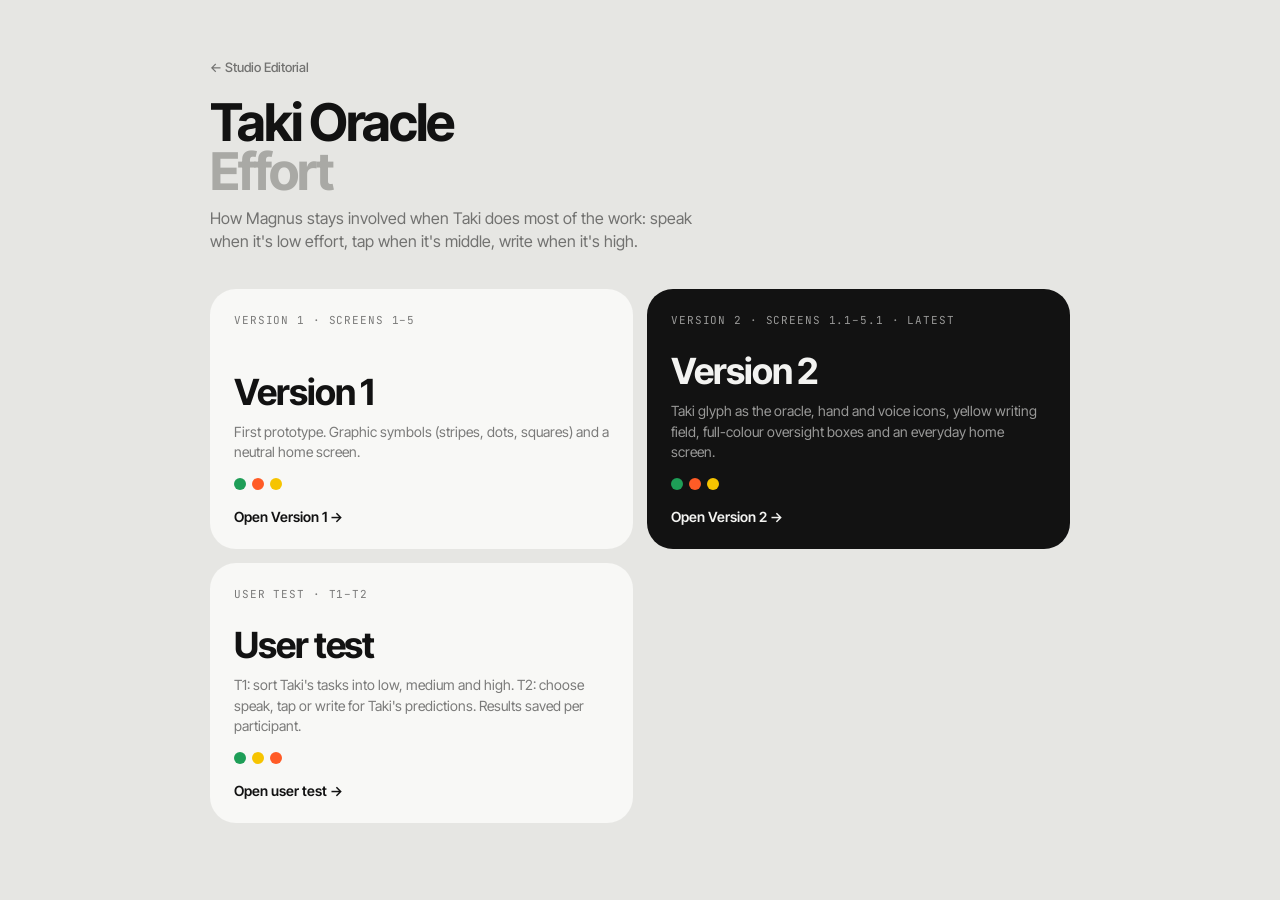
==== commit 18a1ce77: "usertest" ====
--- a/Taki_oracle/index.html
+++ b/Taki_oracle/index.html
@@ -49,6 +49,13 @@
       <div class="dots"><i style="background:var(--speak)"></i><i style="background:var(--tap)"></i><i style="background:var(--write)"></i></div>
       <span class="go">Open Version 2 →</span>
     </a>
+    <a class="card" href="test.html#t1">
+      <span class="tag">User test · T1–T2</span>
+      <b>User test</b>
+      <p>T1: sort Taki's tasks into low, medium and high. T2: choose speak, tap or write for Taki's predictions. Results saved per participant.</p>
+      <div class="dots"><i style="background:var(--speak)"></i><i style="background:var(--write)"></i><i style="background:var(--tap)"></i></div>
+      <span class="go">Open user test →</span>
+    </a>
   </div>
 </main>
 </body>
